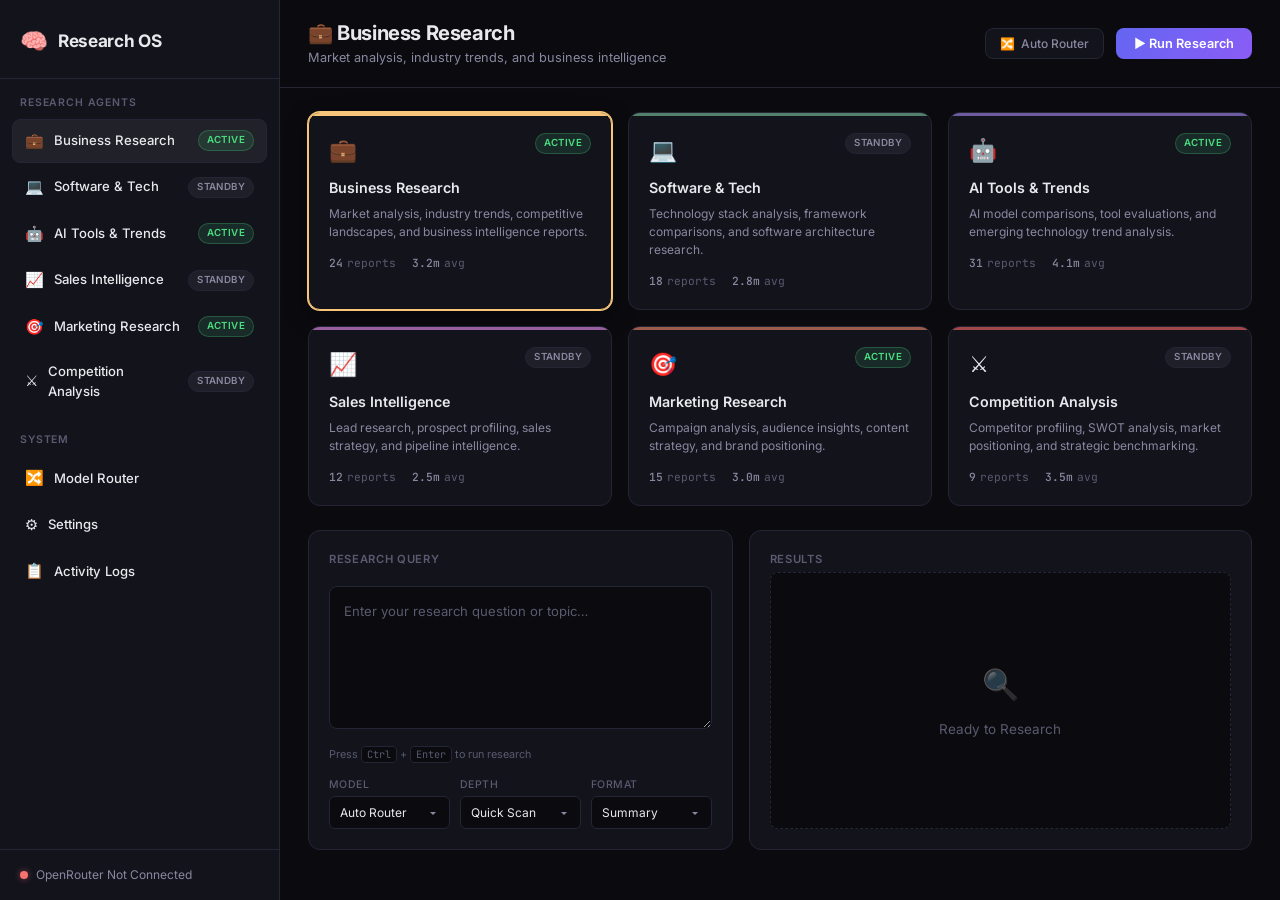
==== research-os/index.html @ f1afdf93 "Final polish: enhanced error handling, activity logs, and docs - Add specific errorHandlers for 401/" ====
<!DOCTYPE html>
<!--
  Research OS — Self-contained research dashboard powered by OpenRouter

  Quick Start:
  1. Open this file in any modern browser
  2. Click Settings (sidebar) and paste your OpenRouter API key
  3. Select a research agent, enter a query, click Run Research

  Keyboard Shortcuts:
  - Ctrl/Cmd + Enter  Run research
  - Escape            Close panels and modals

  Get an API key: https://openrouter.ai/keys
-->
<html lang="en">
<head>
  <meta charset="UTF-8">
  <meta name="viewport" content="width=device-width, initial-scale=1.0">
  <title>Research OS</title>
  <link rel="preconnect" href="https://fonts.googleapis.com">
  <link rel="preconnect" href="https://fonts.gstatic.com" crossorigin>
  <link href="https://fonts.googleapis.com/css2?family=Inter:wght@400;500;600;700&family=JetBrains+Mono:wght@400;500&display=swap" rel="stylesheet">
  <style>
  /* ── Reset & Base ── */
  *, *::before, *::after { box-sizing: border-box; margin: 0; padding: 0; }

  :root {
    --bg: #0a0a0f;
    --card: #13131c;
    --border: #252535;
    --text: #e8e8ed;
    --text-muted: #8888a0;
    --text-dim: #5a5a70;
    --accent-business: #f7c67a;
    --accent-software: #7ec8a0;
    --accent-ai: #a78bfa;
    --accent-sales: #f093fb;
    --accent-marketing: #f78c6c;
    --accent-competition: #ff6b6b;
    --green: #4ade80;
    --sidebar-width: 280px;
    --transition: 0.2s cubic-bezier(0.4, 0, 0.2, 1);
    --font-ui: 'Inter', system-ui, sans-serif;
    --font-mono: 'JetBrains Mono', monospace;
  }

  html { font-size: 15px; }

  body {
    font-family: var(--font-ui);
    background: var(--bg);
    color: var(--text);
    min-height: 100vh;
    overflow-x: hidden;
    line-height: 1.5;
  }

  /* ── Custom Scrollbar ── */
  ::-webkit-scrollbar { width: 6px; height: 6px; }
  ::-webkit-scrollbar-track { background: var(--bg); }
  ::-webkit-scrollbar-thumb { background: var(--border); border-radius: 3px; }
  ::-webkit-scrollbar-thumb:hover { background: #3a3a50; }

  /* ── Layout Shell ── */
  .app {
    display: flex;
    min-height: 100vh;
  }

  /* ── Sidebar ── */
  .sidebar {
    width: var(--sidebar-width);
    min-width: var(--sidebar-width);
    background: var(--card);
    border-right: 1px solid var(--border);
    display: flex;
    flex-direction: column;
    height: 100vh;
    position: fixed;
    top: 0;
    left: 0;
    z-index: 100;
    transition: transform var(--transition);
  }

  .sidebar-logo {
    display: flex;
    align-items: center;
    gap: 10px;
    padding: 24px 20px 20px;
    border-bottom: 1px solid var(--border);
  }

  .sidebar-logo .logo-icon { font-size: 1.5rem; }
  .sidebar-logo .logo-text {
    font-size: 1.15rem;
    font-weight: 700;
    letter-spacing: -0.02em;
  }

  .sidebar-section {
    padding: 16px 12px 8px;
    flex: 1;
    overflow-y: auto;
  }

  .sidebar-section-label {
    font-size: 0.7rem;
    font-weight: 600;
    text-transform: uppercase;
    letter-spacing: 0.08em;
    color: var(--text-dim);
    padding: 0 8px 8px;
  }

  .nav-item {
    display: flex;
    align-items: center;
    gap: 10px;
    padding: 10px 12px;
    border-radius: 8px;
    cursor: pointer;
    transition: background var(--transition), color var(--transition);
    margin-bottom: 2px;
    border: 1px solid transparent;
  }

  .nav-item:hover {
    background: rgba(255, 255, 255, 0.04);
  }

  .nav-item.active {
    background: rgba(255, 255, 255, 0.06);
    border-color: var(--border);
  }

  .nav-item .nav-icon { font-size: 1rem; flex-shrink: 0; }
  .nav-item .nav-label { flex: 1; font-size: 0.875rem; font-weight: 500; }

  .badge {
    font-size: 0.65rem;
    font-weight: 600;
    padding: 2px 8px;
    border-radius: 20px;
    text-transform: uppercase;
    letter-spacing: 0.04em;
    flex-shrink: 0;
  }

  .badge-active {
    background: rgba(74, 222, 128, 0.12);
    color: var(--green);
    border: 1px solid rgba(74, 222, 128, 0.25);
  }

  .badge-standby {
    background: rgba(136, 136, 160, 0.1);
    color: var(--text-muted);
    border: 1px solid var(--border);
  }

  .sidebar-footer {
    padding: 16px 20px;
    border-top: 1px solid var(--border);
    display: flex;
    align-items: center;
    gap: 8px;
    font-size: 0.8rem;
    color: var(--text-muted);
  }

  .status-dot {
    width: 8px;
    height: 8px;
    border-radius: 50%;
    background: var(--green);
    box-shadow: 0 0 6px rgba(74, 222, 128, 0.5);
    flex-shrink: 0;
  }

  /* ── Main Area ── */
  .main {
    margin-left: var(--sidebar-width);
    flex: 1;
    display: flex;
    flex-direction: column;
    min-height: 100vh;
    width: calc(100% - var(--sidebar-width));
  }

  /* ── Top Bar ── */
  .topbar {
    display: flex;
    align-items: center;
    justify-content: space-between;
    padding: 20px 28px;
    border-bottom: 1px solid var(--border);
    background: var(--bg);
    position: sticky;
    top: 0;
    z-index: 50;
    gap: 16px;
  }

  .topbar-left { flex: 1; min-width: 0; }

  .page-title {
    font-size: 1.35rem;
    font-weight: 700;
    letter-spacing: -0.02em;
    line-height: 1.3;
  }

  .page-subtitle {
    font-size: 0.85rem;
    color: var(--text-muted);
    margin-top: 2px;
  }

  .topbar-right {
    display: flex;
    align-items: center;
    gap: 12px;
    flex-shrink: 0;
  }

  .router-badge {
    display: flex;
    align-items: center;
    gap: 6px;
    padding: 7px 14px;
    background: var(--card);
    border: 1px solid var(--border);
    border-radius: 8px;
    font-size: 0.8rem;
    font-weight: 500;
    color: var(--text-muted);
    cursor: pointer;
    transition: border-color var(--transition), background var(--transition);
    font-family: var(--font-ui);
  }

  .router-badge:hover {
    border-color: #3a3a50;
    background: #1a1a26;
  }

  .btn-run {
    display: flex;
    align-items: center;
    gap: 6px;
    padding: 8px 18px;
    background: linear-gradient(135deg, #6366f1, #8b5cf6);
    border: none;
    border-radius: 8px;
    color: #fff;
    font-size: 0.85rem;
    font-weight: 600;
    cursor: pointer;
    transition: opacity var(--transition), transform var(--transition);
    font-family: var(--font-ui);
  }

  .btn-run:hover { opacity: 0.9; transform: translateY(-1px); }
  .btn-run:active { transform: translateY(0); }

  .mobile-menu-btn {
    display: none;
    background: var(--card);
    border: 1px solid var(--border);
    border-radius: 8px;
    color: var(--text);
    padding: 8px 12px;
    cursor: pointer;
    font-size: 1.1rem;
    transition: background var(--transition);
  }

  .mobile-menu-btn:hover { background: #1a1a26; }

  /* ── Content ── */
  .content {
    padding: 24px 28px 40px;
    flex: 1;
  }

  /* ── Agent Cards Grid ── */
  .agent-grid {
    display: grid;
    grid-template-columns: repeat(3, 1fr);
    gap: 16px;
    margin-bottom: 24px;
  }

  .agent-card {
    background: var(--card);
    border: 1px solid var(--border);
    border-radius: 12px;
    padding: 20px;
    cursor: pointer;
    transition: border-color var(--transition), transform var(--transition), box-shadow var(--transition);
    position: relative;
    overflow: hidden;
  }

  .agent-card::before {
    content: '';
    position: absolute;
    top: 0;
    left: 0;
    right: 0;
    height: 3px;
    background: var(--accent);
    opacity: 0.6;
    transition: opacity var(--transition);
  }

  .agent-card:hover {
    border-color: #3a3a50;
    transform: translateY(-2px);
    box-shadow: 0 8px 24px rgba(0, 0, 0, 0.3);
  }

  .agent-card:hover::before { opacity: 1; }

  .agent-card.active {
    border-color: var(--accent);
    box-shadow: 0 0 0 1px var(--accent), 0 8px 24px rgba(0, 0, 0, 0.3);
  }

  .agent-card.active::before { opacity: 1; }

  .agent-card-header {
    display: flex;
    align-items: flex-start;
    justify-content: space-between;
    margin-bottom: 10px;
  }

  .agent-card-icon { font-size: 1.5rem; }

  .agent-card-title {
    font-size: 0.95rem;
    font-weight: 600;
    margin-bottom: 6px;
    color: var(--text);
  }

  .agent-card-desc {
    font-size: 0.8rem;
    color: var(--text-muted);
    line-height: 1.5;
    margin-bottom: 14px;
  }

  .agent-card-meta {
    display: flex;
    gap: 16px;
    font-size: 0.75rem;
    color: var(--text-dim);
    font-family: var(--font-mono);
  }

  .agent-card-meta span { display: flex; align-items: center; gap: 4px; }
  .agent-card-meta strong { color: var(--text-muted); font-weight: 500; }

  /* Agent accent colors */
  .agent-card[data-agent="business"] { --accent: var(--accent-business); }
  .agent-card[data-agent="software"] { --accent: var(--accent-software); }
  .agent-card[data-agent="ai"] { --accent: var(--accent-ai); }
  .agent-card[data-agent="sales"] { --accent: var(--accent-sales); }
  .agent-card[data-agent="marketing"] { --accent: var(--accent-marketing); }
  .agent-card[data-agent="competition"] { --accent: var(--accent-competition); }

  /* ── Workspace Panel ── */
  .workspace {
    display: flex;
    gap: 16px;
    min-height: 320px;
  }

  .workspace-left {
    flex: 0 0 45%;
    background: var(--card);
    border: 1px solid var(--border);
    border-radius: 12px;
    padding: 20px;
    display: flex;
    flex-direction: column;
    gap: 14px;
  }

  .workspace-right {
    flex: 0 0 calc(55% - 16px);
    background: var(--card);
    border: 1px solid var(--border);
    border-radius: 12px;
    padding: 20px;
    display: flex;
    flex-direction: column;
  }

  .workspace-label {
    font-size: 0.75rem;
    font-weight: 600;
    text-transform: uppercase;
    letter-spacing: 0.06em;
    color: var(--text-dim);
    margin-bottom: 4px;
  }

  .query-textarea {
    flex: 1;
    min-height: 140px;
    background: var(--bg);
    border: 1px solid var(--border);
    border-radius: 8px;
    padding: 14px;
    color: var(--text);
    font-family: var(--font-ui);
    font-size: 0.875rem;
    resize: vertical;
    transition: border-color var(--transition);
    line-height: 1.6;
  }

  .query-textarea:focus {
    outline: none;
    border-color: #4a4a60;
  }

  .query-textarea::placeholder { color: var(--text-dim); }

  .options-row {
    display: flex;
    gap: 10px;
    flex-wrap: wrap;
  }

  .option-group {
    flex: 1;
    min-width: 120px;
  }

  .option-group label {
    display: block;
    font-size: 0.7rem;
    font-weight: 500;
    color: var(--text-dim);
    margin-bottom: 4px;
    text-transform: uppercase;
    letter-spacing: 0.04em;
  }

  .option-select {
    width: 100%;
    padding: 8px 10px;
    background: var(--bg);
    border: 1px solid var(--border);
    border-radius: 6px;
    color: var(--text);
    font-family: var(--font-ui);
    font-size: 0.8rem;
    cursor: pointer;
    transition: border-color var(--transition);
    appearance: none;
    background-image: url("data:image/svg+xml,%3Csvg xmlns='http://www.w3.org/2000/svg' width='12' height='12' viewBox='0 0 12 12'%3E%3Cpath fill='%238888a0' d='M3 5l3 3 3-3'/%3E%3C/svg%3E");
    background-repeat: no-repeat;
    background-position: right 10px center;
    padding-right: 28px;
  }

  .option-select:focus { outline: none; border-color: #4a4a60; }

  .results-area {
    flex: 1;
    display: flex;
    align-items: center;
    justify-content: center;
    min-height: 200px;
    background: var(--bg);
    border: 1px dashed var(--border);
    border-radius: 8px;
    color: var(--text-dim);
    font-size: 0.9rem;
  }

  .results-placeholder {
    display: flex;
    flex-direction: column;
    align-items: center;
    gap: 12px;
  }

  .results-placeholder-icon { font-size: 2rem; opacity: 0.4; }

  .results-area.has-results {
    align-items: flex-start;
    justify-content: flex-start;
    border-style: solid;
    padding: 16px;
    overflow-y: auto;
    max-height: 480px;
  }

  .results-content {
    width: 100%;
    font-size: 0.875rem;
    line-height: 1.7;
    color: var(--text);
    white-space: pre-wrap;
    word-break: break-word;
  }

  .results-meta {
    display: flex;
    flex-wrap: wrap;
    gap: 12px;
    margin-bottom: 14px;
    padding-bottom: 12px;
    border-bottom: 1px solid var(--border);
    font-size: 0.72rem;
    font-family: var(--font-mono);
    color: var(--text-dim);
  }

  .results-meta span { color: var(--text-muted); }

  .btn-run:disabled {
    opacity: 0.5;
    cursor: not-allowed;
    transform: none;
  }

  .sidebar-footer.disconnected .status-dot {
    background: #f87171;
    box-shadow: 0 0 6px rgba(248, 113, 113, 0.5);
  }

  /* ── Loading Animation ── */
  .loading-dots {
    display: flex;
    gap: 6px;
    align-items: center;
    justify-content: center;
  }

  .loading-dots span {
    width: 8px;
    height: 8px;
    border-radius: 50%;
    background: var(--text-muted);
    animation: bounce 1.2s infinite ease-in-out;
  }

  .loading-dots span:nth-child(1) { animation-delay: 0s; }
  .loading-dots span:nth-child(2) { animation-delay: 0.15s; }
  .loading-dots span:nth-child(3) { animation-delay: 0.3s; }

  @keyframes bounce {
    0%, 80%, 100% { transform: scale(0.6); opacity: 0.4; }
    40% { transform: scale(1); opacity: 1; }
  }

  /* ── Right Slide-out Panel ── */
  .panel-overlay {
    position: fixed;
    inset: 0;
    background: rgba(0, 0, 0, 0.5);
    z-index: 200;
    opacity: 0;
    visibility: hidden;
    transition: opacity var(--transition), visibility var(--transition);
  }

  .panel-overlay.open {
    opacity: 1;
    visibility: visible;
  }

  .router-panel {
    position: fixed;
    top: 0;
    right: 0;
    width: 400px;
    max-width: 90vw;
    height: 100vh;
    background: var(--card);
    border-left: 1px solid var(--border);
    z-index: 210;
    transform: translateX(100%);
    transition: transform var(--transition);
    display: flex;
    flex-direction: column;
    overflow: hidden;
  }

  .router-panel.open { transform: translateX(0); }

  .panel-header {
    display: flex;
    align-items: center;
    justify-content: space-between;
    padding: 20px 24px;
    border-bottom: 1px solid var(--border);
    flex-shrink: 0;
  }

  .panel-title {
    font-size: 1.05rem;
    font-weight: 700;
  }

  .panel-close {
    background: none;
    border: 1px solid var(--border);
    border-radius: 6px;
    color: var(--text-muted);
    width: 32px;
    height: 32px;
    display: flex;
    align-items: center;
    justify-content: center;
    cursor: pointer;
    font-size: 1.1rem;
    transition: background var(--transition), color var(--transition);
    font-family: var(--font-ui);
  }

  .panel-close:hover {
    background: rgba(255, 255, 255, 0.05);
    color: var(--text);
  }

  .panel-body {
    padding: 16px 20px;
    overflow-y: auto;
    flex: 1;
    display: flex;
    flex-direction: column;
    gap: 10px;
  }

  .model-card {
    display: flex;
    align-items: flex-start;
    gap: 12px;
    padding: 14px 16px;
    background: var(--bg);
    border: 1px solid var(--border);
    border-radius: 10px;
    cursor: pointer;
    transition: border-color var(--transition), background var(--transition);
  }

  .model-card:hover {
    border-color: #3a3a50;
    background: #0f0f18;
  }

  .model-card.selected {
    border-color: #6366f1;
    background: rgba(99, 102, 241, 0.06);
    box-shadow: 0 0 0 1px rgba(99, 102, 241, 0.3);
  }

  .model-radio {
    width: 18px;
    height: 18px;
    border-radius: 50%;
    border: 2px solid var(--border);
    flex-shrink: 0;
    margin-top: 2px;
    display: flex;
    align-items: center;
    justify-content: center;
    transition: border-color var(--transition);
  }

  .model-card.selected .model-radio {
    border-color: #6366f1;
  }

  .model-card.selected .model-radio::after {
    content: '';
    width: 8px;
    height: 8px;
    border-radius: 50%;
    background: #6366f1;
  }

  .model-info { flex: 1; min-width: 0; }

  .model-name {
    font-size: 0.875rem;
    font-weight: 600;
    margin-bottom: 2px;
  }

  .model-price {
    font-family: var(--font-mono);
    font-size: 0.72rem;
    color: var(--text-muted);
    margin-bottom: 4px;
  }

  .model-desc {
    font-size: 0.75rem;
    color: var(--text-dim);
    line-height: 1.4;
  }

  /* ── Settings Modal ── */
  .modal-overlay {
    position: fixed;
    inset: 0;
    background: rgba(0, 0, 0, 0.6);
    z-index: 300;
    display: flex;
    align-items: center;
    justify-content: center;
    opacity: 0;
    visibility: hidden;
    transition: opacity var(--transition), visibility var(--transition);
    padding: 20px;
  }

  .modal-overlay.open {
    opacity: 1;
    visibility: visible;
  }

  .modal {
    background: var(--card);
    border: 1px solid var(--border);
    border-radius: 14px;
    width: 100%;
    max-width: 520px;
    max-height: 90vh;
    overflow-y: auto;
    transform: scale(0.95) translateY(10px);
    transition: transform var(--transition);
  }

  .modal-overlay.open .modal {
    transform: scale(1) translateY(0);
  }

  .modal-header {
    padding: 22px 24px 0;
    display: flex;
    align-items: center;
    justify-content: space-between;
  }

  .modal-title {
    font-size: 1.1rem;
    font-weight: 700;
  }

  .modal-body {
    padding: 20px 24px;
    display: flex;
    flex-direction: column;
    gap: 18px;
  }

  .form-group label {
    display: block;
    font-size: 0.8rem;
    font-weight: 500;
    color: var(--text-muted);
    margin-bottom: 6px;
  }

  .form-input,
  .form-textarea {
    width: 100%;
    padding: 10px 12px;
    background: var(--bg);
    border: 1px solid var(--border);
    border-radius: 8px;
    color: var(--text);
    font-family: var(--font-ui);
    font-size: 0.875rem;
    transition: border-color var(--transition);
  }

  .form-input:focus,
  .form-textarea:focus {
    outline: none;
    border-color: #4a4a60;
  }

  .form-textarea {
    min-height: 100px;
    resize: vertical;
    line-height: 1.5;
  }

  .toggle-row {
    display: flex;
    align-items: center;
    justify-content: space-between;
  }

  .toggle {
    position: relative;
    width: 44px;
    height: 24px;
    cursor: pointer;
  }

  .toggle input { opacity: 0; width: 0; height: 0; position: absolute; }

  .toggle-slider {
    position: absolute;
    inset: 0;
    background: var(--border);
    border-radius: 12px;
    transition: background var(--transition);
  }

  .toggle-slider::before {
    content: '';
    position: absolute;
    width: 18px;
    height: 18px;
    left: 3px;
    top: 3px;
    background: var(--text-muted);
    border-radius: 50%;
    transition: transform var(--transition), background var(--transition);
  }

  .toggle input:checked + .toggle-slider { background: #6366f1; }
  .toggle input:checked + .toggle-slider::before {
    transform: translateX(20px);
    background: #fff;
  }

  .modal-footer {
    padding: 0 24px 22px;
    display: flex;
    justify-content: flex-end;
    gap: 10px;
  }

  .btn {
    padding: 9px 18px;
    border-radius: 8px;
    font-size: 0.85rem;
    font-weight: 600;
    cursor: pointer;
    transition: background var(--transition), opacity var(--transition);
    font-family: var(--font-ui);
    border: none;
  }

  .btn-secondary {
    background: transparent;
    border: 1px solid var(--border);
    color: var(--text-muted);
  }

  .btn-secondary:hover { background: rgba(255, 255, 255, 0.04); color: var(--text); }

  .btn-primary {
    background: linear-gradient(135deg, #6366f1, #8b5cf6);
    color: #fff;
  }

  .btn-primary:hover { opacity: 0.9; }

  /* ── Toast Container ── */
  .toast-container {
    position: fixed;
    bottom: 24px;
    right: 24px;
    z-index: 400;
    display: flex;
    flex-direction: column;
    gap: 8px;
    pointer-events: none;
  }

  .toast {
    background: var(--card);
    border: 1px solid var(--border);
    border-radius: 10px;
    padding: 12px 18px;
    font-size: 0.85rem;
    color: var(--text);
    box-shadow: 0 8px 24px rgba(0, 0, 0, 0.4);
    pointer-events: auto;
    animation: toast-in 0.3s ease;
  }

  .toast-error {
    border-color: rgba(248, 113, 113, 0.4);
    background: #1a1218;
    color: #fca5a5;
  }

  .toast-success {
    border-color: rgba(74, 222, 128, 0.3);
    background: #101a14;
    color: #86efac;
  }

  .toast-info {
    border-color: rgba(99, 102, 241, 0.3);
    background: #12121a;
    color: #a5b4fc;
  }

  .results-toolbar {
    display: flex;
    gap: 8px;
    margin-bottom: 12px;
  }

  .btn-sm {
    padding: 5px 12px;
    font-size: 0.75rem;
  }

  .results-error {
    display: flex;
    flex-direction: column;
    align-items: center;
    justify-content: center;
    gap: 10px;
    width: 100%;
    min-height: 180px;
    text-align: center;
  }

  .results-error-icon { font-size: 2rem; }

  .results-error-text {
    color: #fca5a5;
    font-size: 0.9rem;
    max-width: 320px;
    line-height: 1.5;
  }

  .results-area.has-error {
    align-items: center;
    justify-content: center;
    border-color: rgba(248, 113, 113, 0.3);
    background: rgba(248, 113, 113, 0.04);
  }

  .activity-list {
    display: flex;
    flex-direction: column;
    gap: 8px;
    max-height: 400px;
    overflow-y: auto;
  }

  .activity-item {
    display: flex;
    flex-direction: column;
    gap: 2px;
    padding: 10px 12px;
    background: var(--bg);
    border: 1px solid var(--border);
    border-radius: 8px;
  }

  .activity-time {
    font-size: 0.68rem;
    font-family: var(--font-mono);
    color: var(--text-dim);
  }

  .activity-message {
    font-size: 0.82rem;
    color: var(--text-muted);
  }

  .activity-empty {
    text-align: center;
    color: var(--text-dim);
    font-size: 0.85rem;
    padding: 24px;
  }

  .kbd-hint {
    font-size: 0.72rem;
    color: var(--text-dim);
    margin-top: 4px;
  }

  .kbd-hint kbd {
    font-family: var(--font-mono);
    font-size: 0.68rem;
    padding: 1px 5px;
    background: var(--bg);
    border: 1px solid var(--border);
    border-radius: 4px;
  }

  @keyframes toast-in {
    from { opacity: 0; transform: translateY(10px); }
    to { opacity: 1; transform: translateY(0); }
  }

  /* ── Responsive ── */
  @media (max-width: 1024px) {
    .agent-grid { grid-template-columns: repeat(2, 1fr); }
  }

  @media (max-width: 768px) {
    .sidebar {
      transform: translateX(-100%);
    }

    .sidebar.open {
      transform: translateX(0);
    }

    .main {
      margin-left: 0;
      width: 100%;
    }

    .mobile-menu-btn { display: block; }

    .agent-grid { grid-template-columns: 1fr; }

    .workspace {
      flex-direction: column;
    }

    .workspace-left,
    .workspace-right {
      flex: 1 1 auto;
    }

    .topbar { padding: 16px 18px; }
    .content { padding: 18px; }

    .router-panel { width: 100%; max-width: 100vw; }
  }
  </style>
</head>
<body>
  <div class="app">

    <!-- Sidebar -->
    <aside class="sidebar" id="sidebar">
      <div class="sidebar-logo">
        <span class="logo-icon">🧠</span>
        <span class="logo-text">Research OS</span>
      </div>

      <div class="sidebar-section">
        <div class="sidebar-section-label">Research Agents</div>

        <div class="nav-item active" data-agent="business" onclick="selectAgent('business')">
          <span class="nav-icon">💼</span>
          <span class="nav-label">Business Research</span>
          <span class="badge badge-active">Active</span>
        </div>

        <div class="nav-item" data-agent="software" onclick="selectAgent('software')">
          <span class="nav-icon">💻</span>
          <span class="nav-label">Software &amp; Tech</span>
          <span class="badge badge-standby">Standby</span>
        </div>

        <div class="nav-item" data-agent="ai" onclick="selectAgent('ai')">
          <span class="nav-icon">🤖</span>
          <span class="nav-label">AI Tools &amp; Trends</span>
          <span class="badge badge-active">Active</span>
        </div>

        <div class="nav-item" data-agent="sales" onclick="selectAgent('sales')">
          <span class="nav-icon">📈</span>
          <span class="nav-label">Sales Intelligence</span>
          <span class="badge badge-standby">Standby</span>
        </div>

        <div class="nav-item" data-agent="marketing" onclick="selectAgent('marketing')">
          <span class="nav-icon">🎯</span>
          <span class="nav-label">Marketing Research</span>
          <span class="badge badge-active">Active</span>
        </div>

        <div class="nav-item" data-agent="competition" onclick="selectAgent('competition')">
          <span class="nav-icon">⚔️</span>
          <span class="nav-label">Competition Analysis</span>
          <span class="badge badge-standby">Standby</span>
        </div>

        <div class="sidebar-section-label" style="margin-top: 20px;">System</div>

        <div class="nav-item" onclick="toggleRouterPanel()">
          <span class="nav-icon">🔀</span>
          <span class="nav-label">Model Router</span>
        </div>

        <div class="nav-item" onclick="toggleSettings()">
          <span class="nav-icon">⚙️</span>
          <span class="nav-label">Settings</span>
        </div>

        <div class="nav-item" onclick="toggleActivityLogs()">
          <span class="nav-icon">📋</span>
          <span class="nav-label">Activity Logs</span>
        </div>
      </div>

      <div class="sidebar-footer" id="connection-status">
        <span class="status-dot"></span>
        <span id="connection-label">OpenRouter Connected</span>
      </div>
    </aside>

    <!-- Main -->
    <div class="main">
      <!-- Top Bar -->
      <header class="topbar">
        <button class="mobile-menu-btn" onclick="document.getElementById('sidebar').classList.toggle('open')" aria-label="Toggle menu">☰</button>
        <div class="topbar-left">
          <h1 class="page-title" id="page-title">💼 Business Research</h1>
          <p class="page-subtitle" id="page-subtitle">Market analysis, industry trends, and business intelligence</p>
        </div>
        <div class="topbar-right">
          <button class="router-badge" onclick="toggleRouterPanel()">
            🔀 <span id="router-badge-label">Auto Router</span>
          </button>
          <button class="btn-run" id="btn-run" onclick="runResearch()">
            ▶ Run Research
          </button>
        </div>
      </header>

      <!-- Content -->
      <main class="content">
        <!-- Agent Cards Grid -->
        <div class="agent-grid">
          <div class="agent-card active" data-agent="business" onclick="selectAgent('business')">
            <div class="agent-card-header">
              <span class="agent-card-icon">💼</span>
              <span class="badge badge-active">Active</span>
            </div>
            <div class="agent-card-title">Business Research</div>
            <div class="agent-card-desc">Market analysis, industry trends, competitive landscapes, and business intelligence reports.</div>
            <div class="agent-card-meta">
              <span><strong>24</strong> reports</span>
              <span><strong>3.2m</strong> avg</span>
            </div>
          </div>

          <div class="agent-card" data-agent="software" onclick="selectAgent('software')">
            <div class="agent-card-header">
              <span class="agent-card-icon">💻</span>
              <span class="badge badge-standby">Standby</span>
            </div>
            <div class="agent-card-title">Software &amp; Tech</div>
            <div class="agent-card-desc">Technology stack analysis, framework comparisons, and software architecture research.</div>
            <div class="agent-card-meta">
              <span><strong>18</strong> reports</span>
              <span><strong>2.8m</strong> avg</span>
            </div>
          </div>

          <div class="agent-card" data-agent="ai" onclick="selectAgent('ai')">
            <div class="agent-card-header">
              <span class="agent-card-icon">🤖</span>
              <span class="badge badge-active">Active</span>
            </div>
            <div class="agent-card-title">AI Tools &amp; Trends</div>
            <div class="agent-card-desc">AI model comparisons, tool evaluations, and emerging technology trend analysis.</div>
            <div class="agent-card-meta">
              <span><strong>31</strong> reports</span>
              <span><strong>4.1m</strong> avg</span>
            </div>
          </div>

          <div class="agent-card" data-agent="sales" onclick="selectAgent('sales')">
            <div class="agent-card-header">
              <span class="agent-card-icon">📈</span>
              <span class="badge badge-standby">Standby</span>
            </div>
            <div class="agent-card-title">Sales Intelligence</div>
            <div class="agent-card-desc">Lead research, prospect profiling, sales strategy, and pipeline intelligence.</div>
            <div class="agent-card-meta">
              <span><strong>12</strong> reports</span>
              <span><strong>2.5m</strong> avg</span>
            </div>
          </div>

          <div class="agent-card" data-agent="marketing" onclick="selectAgent('marketing')">
            <div class="agent-card-header">
              <span class="agent-card-icon">🎯</span>
              <span class="badge badge-active">Active</span>
            </div>
            <div class="agent-card-title">Marketing Research</div>
            <div class="agent-card-desc">Campaign analysis, audience insights, content strategy, and brand positioning.</div>
            <div class="agent-card-meta">
              <span><strong>15</strong> reports</span>
              <span><strong>3.0m</strong> avg</span>
            </div>
          </div>

          <div class="agent-card" data-agent="competition" onclick="selectAgent('competition')">
            <div class="agent-card-header">
              <span class="agent-card-icon">⚔️</span>
              <span class="badge badge-standby">Standby</span>
            </div>
            <div class="agent-card-title">Competition Analysis</div>
            <div class="agent-card-desc">Competitor profiling, SWOT analysis, market positioning, and strategic benchmarking.</div>
            <div class="agent-card-meta">
              <span><strong>9</strong> reports</span>
              <span><strong>3.5m</strong> avg</span>
            </div>
          </div>
        </div>

        <!-- Workspace Panel -->
        <div class="workspace">
          <div class="workspace-left">
            <div class="workspace-label">Research Query</div>
            <textarea class="query-textarea" id="query-input" placeholder="Enter your research question or topic…"></textarea>
            <p class="kbd-hint">Press <kbd>Ctrl</kbd> + <kbd>Enter</kbd> to run research</p>
            <div class="options-row">
              <div class="option-group">
                <label for="model-select">Model</label>
                <select class="option-select" id="model-select">
                  <option value="auto">Auto Router</option>
                  <option value="claude">Claude Sonnet 4.6</option>
                  <option value="claude-opus">Claude Opus 4.5</option>
                  <option value="glm">GLM 4.7</option>
                  <option value="glm-flash">GLM 4.7 Flash</option>
                  <option value="deepseek">DeepSeek V4</option>
                </select>
              </div>
              <div class="option-group">
                <label for="depth-select">Depth</label>
                <select class="option-select" id="depth-select">
                  <option>Quick Scan</option>
                  <option>Standard</option>
                  <option>Deep Dive</option>
                  <option>Comprehensive</option>
                </select>
              </div>
              <div class="option-group">
                <label for="format-select">Format</label>
                <select class="option-select" id="format-select">
                  <option>Summary</option>
                  <option>Report</option>
                  <option>Bullet Points</option>
                  <option>Table</option>
                </select>
              </div>
            </div>
          </div>

          <div class="workspace-right">
            <div class="workspace-label">Results</div>
            <div class="results-area" id="results-area">
              <div class="results-placeholder" id="results-placeholder">
                <span class="results-placeholder-icon">🔍</span>
                <span id="results-placeholder-text">Ready to Research</span>
                <div class="loading-dots" style="display: none;" id="loading-dots">
                  <span></span><span></span><span></span>
                </div>
              </div>
            </div>
          </div>
        </div>
      </main>
    </div>
  </div>

  <!-- Router Panel Overlay -->
  <div class="panel-overlay" id="router-overlay" onclick="toggleRouterPanel()"></div>

  <!-- Router Slide-out Panel -->
  <aside class="router-panel" id="router-panel">
    <div class="panel-header">
      <h2 class="panel-title">🔀 Model Router</h2>
      <button class="panel-close" onclick="toggleRouterPanel()" aria-label="Close panel">✕</button>
    </div>
    <div class="panel-body">
      <div class="model-card selected" data-model="auto" onclick="selectModel('auto')">
        <div class="model-radio"></div>
        <div class="model-info">
          <div class="model-name">🔄 Auto Router</div>
          <div class="model-price">Dynamic pricing</div>
          <div class="model-desc">Automatically selects the best model based on query complexity and cost efficiency.</div>
        </div>
      </div>

      <div class="model-card" data-model="claude" onclick="selectModel('claude')">
        <div class="model-radio"></div>
        <div class="model-info">
          <div class="model-name">🟠 Claude Sonnet 4.6</div>
          <div class="model-price">$3.00 / $15.00 per 1M</div>
          <div class="model-desc">Balanced performance for most research tasks. Great reasoning at moderate cost.</div>
        </div>
      </div>

      <div class="model-card" data-model="claude-opus" onclick="selectModel('claude-opus')">
        <div class="model-radio"></div>
        <div class="model-info">
          <div class="model-name">🔴 Claude Opus 4.5</div>
          <div class="model-price">$15.00 / $75.00 per 1M</div>
          <div class="model-desc">Top-tier reasoning for complex, multi-step research and deep analysis.</div>
        </div>
      </div>

      <div class="model-card" data-model="glm" onclick="selectModel('glm')">
        <div class="model-radio"></div>
        <div class="model-info">
          <div class="model-name">🟢 GLM 4.7</div>
          <div class="model-price">$1.40 / $4.40 per 1M</div>
          <div class="model-desc">Cost-effective model with strong multilingual and analytical capabilities.</div>
        </div>
      </div>

      <div class="model-card" data-model="glm-flash" onclick="selectModel('glm-flash')">
        <div class="model-radio"></div>
        <div class="model-info">
          <div class="model-name">⚡ GLM 4.7 Flash</div>
          <div class="model-price">$0.00 / $0.00 (free)</div>
          <div class="model-desc">Ultra-fast, free tier for quick scans and lightweight research queries.</div>
        </div>
      </div>

      <div class="model-card" data-model="deepseek" onclick="selectModel('deepseek')">
        <div class="model-radio"></div>
        <div class="model-info">
          <div class="model-name">🔵 DeepSeek V4</div>
          <div class="model-price">$0.14 / $0.28 per 1M</div>
          <div class="model-desc">Extremely affordable with solid performance for technical and code research.</div>
        </div>
      </div>
    </div>
  </aside>

  <!-- Settings Modal -->
  <div class="modal-overlay" id="settings-modal" onclick="closeSettingsOnOverlay(event)">
    <div class="modal" onclick="event.stopPropagation()">
      <div class="modal-header">
        <h2 class="modal-title">⚙️ Settings</h2>
        <button class="panel-close" onclick="toggleSettings()" aria-label="Close settings">✕</button>
      </div>
      <div class="modal-body">
        <div class="form-group">
          <label for="api-key">OpenRouter API Key</label>
          <input type="password" class="form-input" id="api-key" placeholder="sk-or-…">
        </div>

        <div class="form-group">
          <label for="default-agent">Default Agent</label>
          <select class="form-input" id="default-agent" style="cursor: pointer;">
            <option value="business">Business Research</option>
            <option value="software">Software &amp; Tech</option>
            <option value="ai">AI Tools &amp; Trends</option>
            <option value="sales">Sales Intelligence</option>
            <option value="marketing">Marketing Research</option>
            <option value="competition">Competition Analysis</option>
          </select>
        </div>

        <div class="form-group">
          <div class="toggle-row">
            <label for="auto-save">Auto-Save</label>
            <label class="toggle">
              <input type="checkbox" id="auto-save" checked>
              <span class="toggle-slider"></span>
            </label>
          </div>
        </div>

        <div class="form-group">
          <label for="system-prompt">Global System Prompt</label>
          <textarea class="form-textarea" id="system-prompt" placeholder="Enter a global system prompt applied to all research agents…"></textarea>
        </div>
      </div>
      <div class="modal-footer">
        <button class="btn btn-secondary" onclick="toggleSettings()">Cancel</button>
        <button class="btn btn-primary" onclick="saveSettings()">Save</button>
      </div>
    </div>
  </div>

  <!-- Activity Logs Modal -->
  <div class="modal-overlay" id="activity-modal" onclick="closeActivityOnOverlay(event)">
    <div class="modal" onclick="event.stopPropagation()">
      <div class="modal-header">
        <h2 class="modal-title">📋 Activity Logs</h2>
        <button class="panel-close" onclick="toggleActivityLogs()" aria-label="Close activity logs">✕</button>
      </div>
      <div class="modal-body">
        <div class="activity-list" id="activity-list"></div>
      </div>
      <div class="modal-footer">
        <button class="btn btn-secondary" onclick="clearActivityLogs()">Clear Logs</button>
        <button class="btn btn-primary" onclick="toggleActivityLogs()">Close</button>
      </div>
    </div>
  </div>

  <!-- Toast Container -->
  <div class="toast-container" id="toast-container"></div>

  <script>
/* Research OS — Application Logic */

const STORAGE_KEYS = {
  apiKey: 'openrouter_api_key',
  defaultAgent: 'research_os_default_agent',
  autoSave: 'research_os_auto_save',
  systemPrompt: 'research_os_system_prompt',
  currentModel: 'research_os_current_model',
  results: 'research_os_results',
  activity: 'research_os_activity'
};

const FALLBACK_MODELS = ['glm-flash', 'deepseek', 'glm', 'claude'];

const AGENTS = {
  business: {
    icon: '💼',
    title: 'Business Research',
    subtitle: 'Market analysis, industry trends, and business intelligence',
    systemPrompt: 'You are a business research analyst. Provide thorough market analysis, industry trends, competitive landscapes, and actionable business intelligence. Cite key data points and structure findings clearly.'
  },
  software: {
    icon: '💻',
    title: 'Software & Tech',
    subtitle: 'Technology stack analysis, frameworks, and architecture research',
    systemPrompt: 'You are a software and technology research specialist. Analyze tech stacks, compare frameworks, evaluate architectures, and deliver clear technical recommendations with pros and cons.'
  },
  ai: {
    icon: '🤖',
    title: 'AI Tools & Trends',
    subtitle: 'AI model comparisons, tool evaluations, and emerging trends',
    systemPrompt: 'You are an AI tools and trends researcher. Compare models and tools, evaluate capabilities, track emerging technologies, and summarize implications for practitioners.'
  },
  sales: {
    icon: '📈',
    title: 'Sales Intelligence',
    subtitle: 'Lead research, prospect profiling, and pipeline strategy',
    systemPrompt: 'You are a sales intelligence analyst. Research prospects, profile leads, analyze sales strategies, and provide actionable pipeline insights with clear next steps.'
  },
  marketing: {
    icon: '🎯',
    title: 'Marketing Research',
    subtitle: 'Campaign analysis, audience insights, and brand positioning',
    systemPrompt: 'You are a marketing research specialist. Analyze campaigns, audience segments, content strategies, and brand positioning with data-driven recommendations.'
  },
  competition: {
    icon: '⚔️',
    title: 'Competition Analysis',
    subtitle: 'Competitor profiling, SWOT analysis, and strategic benchmarking',
    systemPrompt: 'You are a competitive intelligence analyst. Profile competitors, conduct SWOT analysis, benchmark market positioning, and deliver strategic insights.'
  }
};

const MODELS = {
  auto: { label: 'Auto Router', openRouterId: null },
  claude: { label: 'Claude Sonnet 4.6', openRouterId: 'anthropic/claude-sonnet-4' },
  'claude-opus': { label: 'Claude Opus 4.5', openRouterId: 'anthropic/claude-opus-4' },
  glm: { label: 'GLM 4.7', openRouterId: 'z-ai/glm-4.7' },
  'glm-flash': { label: 'GLM 4.7 Flash', openRouterId: 'z-ai/glm-4.7-flash' },
  deepseek: { label: 'DeepSeek V4', openRouterId: 'deepseek/deepseek-v3.2' }
};

const DEPTH_CONFIG = {
  'Quick Scan': { maxTokens: 800, temperature: 0.5, autoModel: 'glm-flash' },
  'Standard': { maxTokens: 1500, temperature: 0.6, autoModel: 'glm' },
  'Deep Dive': { maxTokens: 3000, temperature: 0.7, autoModel: 'claude' },
  'Comprehensive': { maxTokens: 6000, temperature: 0.7, autoModel: 'claude-opus' }
};

const FORMAT_INSTRUCTIONS = {
  'Summary': 'Format the response as a concise executive summary (3–5 paragraphs).',
  'Report': 'Format the response as a structured research report with clear sections and headings.',
  'Bullet Points': 'Format the response as organized bullet points with sub-bullets where helpful.',
  'Table': 'Format key findings in markdown tables where appropriate, with a brief intro and conclusion.'
};

const errorHandlers = {
  401: { message: 'Invalid API key. Check Settings.', action: toggleSettings },
  402: { message: 'Insufficient credits. Add funds at openrouter.ai', action: null },
  429: { message: 'Rate limited. Switch to GLM Flash or DeepSeek.', action: null },
  404: { message: 'Model unavailable. Retrying with fallback...', action: retryWithFallback },
  500: { message: 'OpenRouter server error. Try again shortly.', action: null },
  network: { message: 'Connection failed. Check internet.', action: null }
};

class ResearchError extends Error {
  constructor(status, message) {
    super(message);
    this.name = 'ResearchError';
    this.status = status;
  }
}

const state = {
  currentAgent: localStorage.getItem(STORAGE_KEYS.defaultAgent) || 'business',
  currentModel: localStorage.getItem(STORAGE_KEYS.currentModel) || 'auto',
  apiKey: localStorage.getItem(STORAGE_KEYS.apiKey) || '',
  autoSave: localStorage.getItem(STORAGE_KEYS.autoSave) !== 'false',
  systemPrompt: localStorage.getItem(STORAGE_KEYS.systemPrompt) || '',
  isResearching: false,
  results: loadJSON(STORAGE_KEYS.results, []),
  lastResult: null,
  pendingQuery: null
};

let retryContext = null;

function loadJSON(key, fallback) {
  try {
    const raw = localStorage.getItem(key);
    return raw ? JSON.parse(raw) : fallback;
  } catch {
    return fallback;
  }
}

function persistState() {
  if (state.autoSave) {
    localStorage.setItem(STORAGE_KEYS.results, JSON.stringify(state.results));
  }
}

function $(id) { return document.getElementById(id); }
function $$(selector) { return document.querySelectorAll(selector); }

function updateAgentUI() {
  const agent = AGENTS[state.currentAgent];
  if (!agent) return;

  $('page-title').textContent = `${agent.icon} ${agent.title}`;
  $('page-subtitle').textContent = agent.subtitle;

  $$('.nav-item[data-agent]').forEach((el) => {
    el.classList.toggle('active', el.dataset.agent === state.currentAgent);
  });

  $$('.agent-card[data-agent]').forEach((el) => {
    el.classList.toggle('active', el.dataset.agent === state.currentAgent);
  });
}

function updateModelUI() {
  const model = MODELS[state.currentModel];
  if (!model) return;

  $('router-badge-label').textContent = model.label;
  $('model-select').value = state.currentModel;

  $$('.model-card[data-model]').forEach((el) => {
    el.classList.toggle('selected', el.dataset.model === state.currentModel);
  });
}

function updateConnectionStatus() {
  const footer = $('connection-status');
  const label = $('connection-label');
  const connected = Boolean(state.apiKey);

  footer.classList.toggle('disconnected', !connected);
  label.textContent = connected ? 'OpenRouter Connected' : 'OpenRouter Not Connected';
}

function setResearching(active) {
  state.isResearching = active;
  const btn = $('btn-run');
  const dots = $('loading-dots');
  const placeholderText = $('results-placeholder-text');
  const placeholderIcon = document.querySelector('.results-placeholder-icon');

  if (!btn) return;

  btn.disabled = active;
  btn.textContent = active ? '⏳ Researching…' : '▶ Run Research';

  if (dots && placeholderText) {
    if (active) {
      dots.style.display = 'flex';
      placeholderText.textContent = 'Researching…';
      if (placeholderIcon) placeholderIcon.style.display = 'none';
    } else {
      dots.style.display = 'none';
      if (placeholderIcon) placeholderIcon.style.display = '';
    }
  }
}

function escapeHtml(str) {
  const div = document.createElement('div');
  div.textContent = str;
  return div.innerHTML;
}

function showLoadingState() {
  const area = $('results-area');
  area.classList.remove('has-results', 'has-error');
  area.innerHTML = `
    <div class="results-placeholder" id="results-placeholder">
      <span class="results-placeholder-icon" style="display:none">🔍</span>
      <span id="results-placeholder-text">Researching…</span>
      <div class="loading-dots" style="display:flex" id="loading-dots">
        <span></span><span></span><span></span>
      </div>
    </div>`;
}
function renderResults(entry) {
  const area = $('results-area');
  state.lastResult = entry || null;

  if (!entry) {
    area.classList.remove('has-results', 'has-error');
    area.innerHTML = `
      <div class="results-placeholder" id="results-placeholder">
        <span class="results-placeholder-icon">🔍</span>
        <span id="results-placeholder-text">Ready to Research</span>
        <div class="loading-dots" style="display: none;" id="loading-dots">
          <span></span><span></span><span></span>
        </div>
      </div>`;
    return;
  }

  area.classList.remove('has-error');
  area.classList.add('has-results');
  area.innerHTML = `
    <div class="results-toolbar">
      <button class="btn btn-sm btn-secondary" onclick="copyResults()">📋 Copy</button>
      <button class="btn btn-sm btn-secondary" onclick="exportResults()">⬇ Export</button>
    </div>
    <div class="results-meta">
      <span>Agent: <strong>${escapeHtml(AGENTS[entry.agent]?.title || entry.agent)}</strong></span>
      <span>Model: <strong>${escapeHtml(entry.modelLabel)}</strong></span>
      <span>Depth: <strong>${escapeHtml(entry.depth)}</strong></span>
      <span>Time: <strong>${entry.duration}s</strong></span>
    </div>
    <div class="results-content">${escapeHtml(entry.content)}</div>`;
}

function renderError(message) {
  const area = $('results-area');
  area.classList.remove('has-results');
  area.classList.add('has-error');
  area.innerHTML = `
    <div class="results-error">
      <span class="results-error-icon">⚠️</span>
      <p class="results-error-text">${escapeHtml(message)}</p>
    </div>`;
}

function logActivity(message) {
  const logs = loadJSON(STORAGE_KEYS.activity, []);
  logs.unshift({ message, timestamp: new Date().toISOString() });
  if (logs.length > 50) logs.length = 50;
  localStorage.setItem(STORAGE_KEYS.activity, JSON.stringify(logs));
}

function selectAgent(agent) {
  if (!AGENTS[agent] || state.isResearching) return;

  state.currentAgent = agent;
  updateAgentUI();

  if (window.innerWidth <= 768) {
    $('sidebar').classList.remove('open');
  }

  showToast(`Switched to ${AGENTS[agent].title}`);
}

function selectModel(modelId) {
  if (!MODELS[modelId] || state.isResearching) return;

  state.currentModel = modelId;
  localStorage.setItem(STORAGE_KEYS.currentModel, modelId);
  updateModelUI();
  showToast(`Model set to ${MODELS[modelId].label}`);
}

function toggleRouterPanel() {
  const panel = $('router-panel');
  const overlay = $('router-overlay');
  const isOpen = panel.classList.contains('open');

  panel.classList.toggle('open', !isOpen);
  overlay.classList.toggle('open', !isOpen);
}

function toggleSettings() {
  const modal = $('settings-modal');
  const isOpen = modal.classList.contains('open');

  if (!isOpen) {
    $('api-key').value = state.apiKey;
    $('default-agent').value = state.currentAgent;
    $('auto-save').checked = state.autoSave;
    $('system-prompt').value = state.systemPrompt;
  }

  modal.classList.toggle('open', !isOpen);
}

function closeSettingsOnOverlay(event) {
  if (event.target.id === 'settings-modal') toggleSettings();
}

function saveSettings() {
  const apiKey = $('api-key').value.trim();
  const defaultAgent = $('default-agent').value;
  const autoSave = $('auto-save').checked;
  const systemPrompt = $('system-prompt').value.trim();

  state.apiKey = apiKey;
  state.autoSave = autoSave;
  state.systemPrompt = systemPrompt;

  localStorage.setItem(STORAGE_KEYS.apiKey, apiKey);
  localStorage.setItem(STORAGE_KEYS.defaultAgent, defaultAgent);
  localStorage.setItem(STORAGE_KEYS.autoSave, String(autoSave));
  localStorage.setItem(STORAGE_KEYS.systemPrompt, systemPrompt);

  if (defaultAgent !== state.currentAgent) {
    state.currentAgent = defaultAgent;
    updateAgentUI();
  }

  updateConnectionStatus();
  toggleSettings();
  showToast('Settings saved', 3500, 'success');
  logActivity('Settings updated');
}

function toggleActivityLogs() {
  const modal = $('activity-modal');
  const isOpen = modal.classList.contains('open');

  if (!isOpen) renderActivityLogs();
  modal.classList.toggle('open', !isOpen);
}

function closeActivityOnOverlay(event) {
  if (event.target.id === 'activity-modal') toggleActivityLogs();
}

function renderActivityLogs() {
  const logs = loadJSON(STORAGE_KEYS.activity, []);
  const list = $('activity-list');

  if (!logs.length) {
    list.innerHTML = '<p class="activity-empty">No activity yet. Run your first research query!</p>';
    return;
  }

  list.innerHTML = logs.map((log) => `
    <div class="activity-item">
      <span class="activity-time">${formatTimestamp(log.timestamp)}</span>
      <span class="activity-message">${escapeHtml(log.message)}</span>
    </div>`).join('');
}

function formatTimestamp(iso) {
  const d = new Date(iso);
  return d.toLocaleString(undefined, { month: 'short', day: 'numeric', hour: '2-digit', minute: '2-digit' });
}

function clearActivityLogs() {
  localStorage.setItem(STORAGE_KEYS.activity, JSON.stringify([]));
  renderActivityLogs();
  showToast('Activity logs cleared');
}

function copyResults() {
  if (!state.lastResult?.content) {
    showToast('No results to copy', 3000, 'error');
    return;
  }

  navigator.clipboard.writeText(state.lastResult.content).then(() => {
    showToast('Copied to clipboard', 3000, 'success');
    logActivity('Results copied to clipboard');
  }).catch(() => showToast('Failed to copy', 3000, 'error'));
}

function exportResults() {
  if (!state.lastResult) {
    showToast('No results to export', 3000, 'error');
    return;
  }

  const entry = state.lastResult;
  const text = [
    `# Research OS Report`,
    ``,
    `Agent: ${AGENTS[entry.agent]?.title || entry.agent}`,
    `Model: ${entry.modelLabel}`,
    `Depth: ${entry.depth}`,
    `Format: ${entry.format}`,
    `Duration: ${entry.duration}s`,
    `Date: ${entry.timestamp}`,
    ``,
    `## Query`,
    entry.query,
    ``,
    `## Results`,
    entry.content
  ].join('\n');

  const blob = new Blob([text], { type: 'text/markdown' });
  const url = URL.createObjectURL(blob);
  const a = document.createElement('a');
  a.href = url;
  a.download = `research-${entry.agent}-${Date.now()}.md`;
  a.click();
  URL.revokeObjectURL(url);

  showToast('Report exported', 3000, 'success');
  logActivity('Results exported');
}

function resolveModel() {
  if (state.currentModel !== 'auto') return state.currentModel;
  const depthKey = $('depth-select').value;
  return DEPTH_CONFIG[depthKey]?.autoModel || 'glm';
}

function getOpenRouterModelId(modelKey) {
  return MODELS[modelKey]?.openRouterId || MODELS.glm.openRouterId;
}

function buildSystemPrompt() {
  const agent = AGENTS[state.currentAgent];
  const parts = [];

  if (state.systemPrompt) parts.push(state.systemPrompt);
  if (agent?.systemPrompt) parts.push(agent.systemPrompt);

  const format = $('format-select').value;
  if (FORMAT_INSTRUCTIONS[format]) parts.push(FORMAT_INSTRUCTIONS[format]);

  return parts.join('\n\n');
}

function buildUserPrompt(query) {
  const depth = $('depth-select').value;
  const format = $('format-select').value;

  return `Research Query: ${query}

Depth: ${depth}
Output Format: ${format}

Provide a thorough, well-researched response. Be specific, analytical, and actionable.`;
}

async function callOpenRouter(query, modelOverride) {
  const depthKey = $('depth-select').value;
  const depthConfig = DEPTH_CONFIG[depthKey] || DEPTH_CONFIG['Standard'];
  const resolvedModel = modelOverride || resolveModel();
  const modelId = getOpenRouterModelId(resolvedModel);

  let response;

  try {
    response = await fetch('https://openrouter.ai/api/v1/chat/completions', {
      method: 'POST',
      headers: {
        'Authorization': `Bearer ${state.apiKey}`,
        'Content-Type': 'application/json',
        'HTTP-Referer': window.location.origin,
        'X-Title': 'Research OS'
      },
      body: JSON.stringify({
        model: modelId,
        messages: [
          { role: 'system', content: buildSystemPrompt() },
          { role: 'user', content: buildUserPrompt(query) }
        ],
        max_tokens: depthConfig.maxTokens,
        temperature: depthConfig.temperature
      })
    });
  } catch {
    throw new ResearchError('network', 'Connection failed');
  }

  if (!response.ok) {
    const err = await response.json().catch(() => ({}));
    throw new ResearchError(response.status, err.error?.message || `API error ${response.status}`);
  }

  const data = await response.json();
  const content = data.choices?.[0]?.message?.content;

  if (!content) {
    throw new ResearchError(500, 'No response content received');
  }

  return {
    content,
    modelKey: resolvedModel,
    modelLabel: MODELS[resolvedModel]?.label || resolvedModel,
    modelId
  };
}

function completeResearch(query, result, startTime) {
  const duration = ((performance.now() - startTime) / 1000).toFixed(1);

  const entry = {
    id: Date.now(),
    agent: state.currentAgent,
    query,
    content: result.content,
    model: result.modelKey,
    modelLabel: result.modelLabel,
    modelId: result.modelId,
    depth: $('depth-select').value,
    format: $('format-select').value,
    duration,
    timestamp: new Date().toISOString()
  };

  state.results.unshift(entry);
  if (state.results.length > 20) state.results.length = 20;
  persistState();
  renderResults(entry);

  logActivity(`Research completed: ${AGENTS[state.currentAgent].title} — ${result.modelLabel}`);
  showToast(`Research complete (${duration}s)`, 3500, 'success');
}

async function retryWithFallback() {
  if (!retryContext) return;

  const { query, startTime, failedModel } = retryContext;
  const startIdx = Math.max(0, FALLBACK_MODELS.indexOf(failedModel) + 1);

  for (let i = startIdx; i < FALLBACK_MODELS.length; i++) {
    const fallback = FALLBACK_MODELS[i];
    showToast(`Retrying with ${MODELS[fallback].label}…`, 3000, 'info');

    try {
      const result = await callOpenRouter(query, fallback);
      retryContext = null;
      completeResearch(query, result, startTime);
      setResearching(false);
      return;
    } catch (err) {
      if (!(err instanceof ResearchError) || err.status !== 404) {
        retryContext = null;
        throw err;
      }
    }
  }

  retryContext = null;
  throw new ResearchError(404, 'All fallback models unavailable');
}

async function handleResearchError(err) {
  const status = err instanceof ResearchError ? err.status : 'network';
  const handler = errorHandlers[status] || { message: err.message || 'Research failed', action: null };

  if (handler.action === retryWithFallback) {
    showToast(handler.message, 3000, 'info');
    logActivity(handler.message);
    try {
      await retryWithFallback();
      return;
    } catch (retryErr) {
      setResearching(false);
      const msg = retryErr.message || 'All fallback models unavailable';
      renderError(msg);
      showToast(msg, 5000, 'error');
      logActivity(`Research failed: ${msg}`);
      return;
    }
  }

  setResearching(false);
  renderError(handler.message);
  showToast(handler.message, 5000, 'error');
  logActivity(`Research failed: ${handler.message}`);

  if (typeof handler.action === 'function') {
    handler.action();
  }
}

async function runResearch() {
  if (state.isResearching) return;

  const query = $('query-input').value.trim();

  if (!query) {
    showToast('Please enter a research query', 3000, 'error');
    return;
  }

  if (!state.apiKey) {
    showToast('Add your OpenRouter API key in Settings', 4000, 'error');
    toggleSettings();
    return;
  }

  const startTime = performance.now();
  retryContext = { query, startTime, failedModel: resolveModel() };
  setResearching(true);
  showLoadingState();

  try {
    const result = await callOpenRouter(query);
    retryContext = null;
    completeResearch(query, result, startTime);
  } catch (err) {
    console.error('Research error:', err);
    if (err instanceof ResearchError && err.status === 404) {
      retryContext.failedModel = resolveModel();
    }
    await handleResearchError(err);
    return;
  }

  setResearching(false);
}

function showToast(message, duration = 3500, type = 'info') {
  const container = $('toast-container');
  const toast = document.createElement('div');
  toast.className = `toast toast-${type}`;
  toast.textContent = message;
  container.appendChild(toast);

  setTimeout(() => {
    toast.style.opacity = '0';
    toast.style.transform = 'translateY(10px)';
    toast.style.transition = 'opacity 0.3s, transform 0.3s';
    setTimeout(() => toast.remove(), 300);
  }, duration);
}

function initEventListeners() {
  $('model-select').addEventListener('change', (e) => selectModel(e.target.value));

  $('query-input').addEventListener('keydown', (e) => {
    if ((e.ctrlKey || e.metaKey) && e.key === 'Enter') {
      e.preventDefault();
      runResearch();
    }
  });

  document.addEventListener('keydown', (e) => {
    if (e.key === 'Escape') {
      if ($('router-panel').classList.contains('open')) toggleRouterPanel();
      if ($('settings-modal').classList.contains('open')) toggleSettings();
      if ($('activity-modal').classList.contains('open')) toggleActivityLogs();
    }
  });

  $('router-panel').addEventListener('click', (e) => e.stopPropagation());
}

function init() {
  if (!AGENTS[state.currentAgent]) state.currentAgent = 'business';
  if (!MODELS[state.currentModel]) state.currentModel = 'auto';

  updateAgentUI();
  updateModelUI();
  updateConnectionStatus();
  initEventListeners();

  if (state.results.length > 0) {
    renderResults(state.results[0]);
  }

  logActivity('Research OS started');
}

document.addEventListener('DOMContentLoaded', init);

  </script>
</body>
</html>
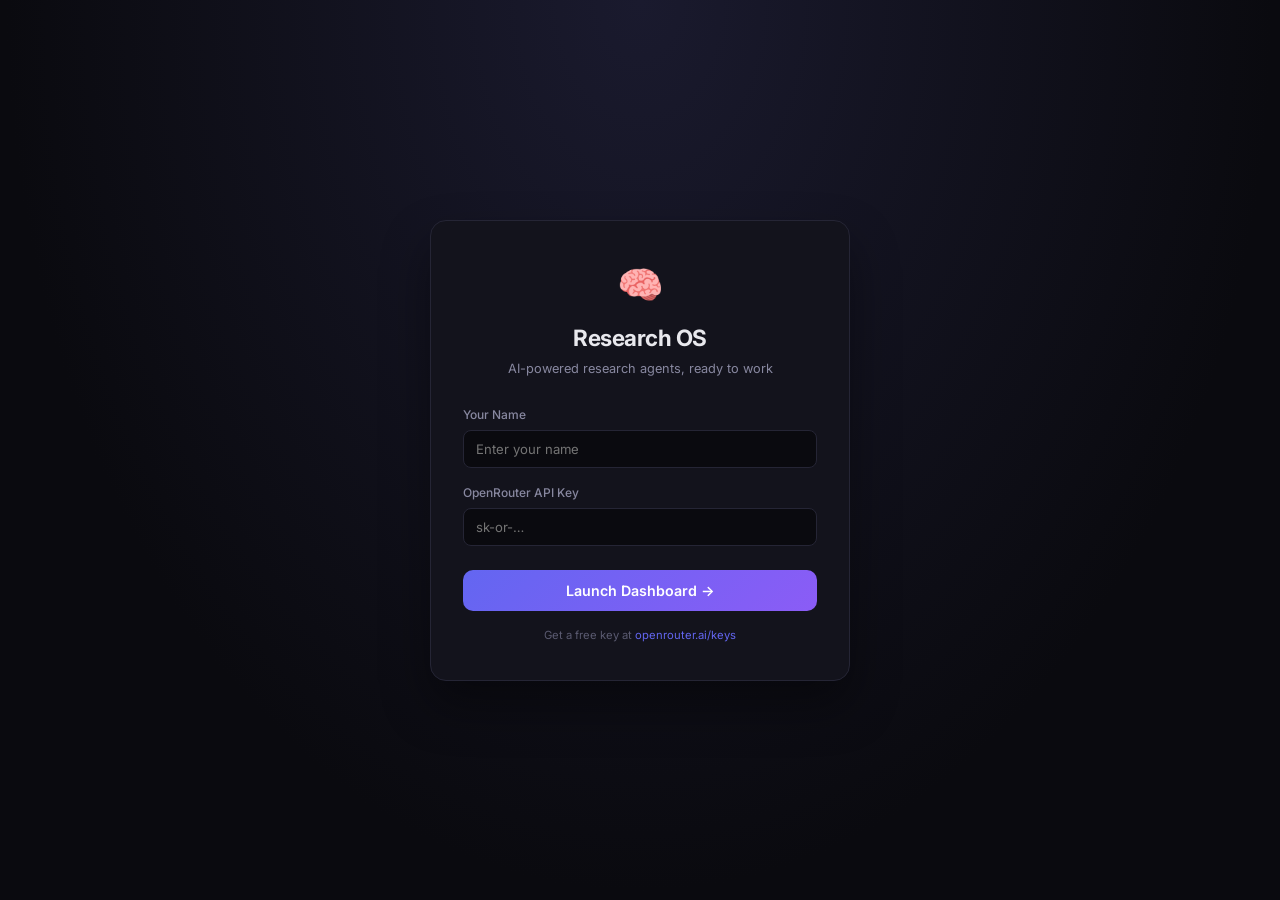
==== commit 1373add5: "Live 3-screen chat UI with login dashboard - Screen 1: Menu, Projects, Chats sidebar - Screen 2: Cha" ====
--- a/research-os/index.html
+++ b/research-os/index.html
@@ -1,18 +1,4 @@
 <!DOCTYPE html>
-<!--
-  Research OS — Self-contained research dashboard powered by OpenRouter
-
-  Quick Start:
-  1. Open this file in any modern browser
-  2. Click Settings (sidebar) and paste your OpenRouter API key
-  3. Select a research agent, enter a query, click Run Research
-
-  Keyboard Shortcuts:
-  - Ctrl/Cmd + Enter  Run research
-  - Escape            Close panels and modals
-
-  Get an API key: https://openrouter.ai/keys
--->
 <html lang="en">
 <head>
   <meta charset="UTF-8">
@@ -22,2075 +8,707 @@
   <link rel="preconnect" href="https://fonts.gstatic.com" crossorigin>
   <link href="https://fonts.googleapis.com/css2?family=Inter:wght@400;500;600;700&family=JetBrains+Mono:wght@400;500&display=swap" rel="stylesheet">
   <style>
-  /* ── Reset & Base ── */
-  *, *::before, *::after { box-sizing: border-box; margin: 0; padding: 0; }
-
-  :root {
-    --bg: #0a0a0f;
-    --card: #13131c;
-    --border: #252535;
-    --text: #e8e8ed;
-    --text-muted: #8888a0;
-    --text-dim: #5a5a70;
-    --accent-business: #f7c67a;
-    --accent-software: #7ec8a0;
-    --accent-ai: #a78bfa;
-    --accent-sales: #f093fb;
-    --accent-marketing: #f78c6c;
-    --accent-competition: #ff6b6b;
-    --green: #4ade80;
-    --sidebar-width: 280px;
-    --transition: 0.2s cubic-bezier(0.4, 0, 0.2, 1);
-    --font-ui: 'Inter', system-ui, sans-serif;
-    --font-mono: 'JetBrains Mono', monospace;
+  *,*::before,*::after{box-sizing:border-box;margin:0;padding:0}
+  :root{
+    --bg:#0a0a0f;--card:#13131c;--border:#252535;--text:#e8e8ed;--text-muted:#8888a0;--text-dim:#5a5a70;
+    --green:#4ade80;--red:#f87171;--accent:#6366f1;
+    --s1:260px;--s3:300px;--transition:.2s cubic-bezier(.4,0,.2,1);
+    --font-ui:'Inter',system-ui,sans-serif;--font-mono:'JetBrains Mono',monospace;
+    --business:#f7c67a;--software:#7ec8a0;--ai:#a78bfa;--sales:#f093fb;--marketing:#f78c6c;--competition:#ff6b6b;
   }
-
-  html { font-size: 15px; }
-
-  body {
-    font-family: var(--font-ui);
-    background: var(--bg);
-    color: var(--text);
-    min-height: 100vh;
-    overflow-x: hidden;
-    line-height: 1.5;
-  }
-
-  /* ── Custom Scrollbar ── */
-  ::-webkit-scrollbar { width: 6px; height: 6px; }
-  ::-webkit-scrollbar-track { background: var(--bg); }
-  ::-webkit-scrollbar-thumb { background: var(--border); border-radius: 3px; }
-  ::-webkit-scrollbar-thumb:hover { background: #3a3a50; }
-
-  /* ── Layout Shell ── */
-  .app {
-    display: flex;
-    min-height: 100vh;
-  }
-
-  /* ── Sidebar ── */
-  .sidebar {
-    width: var(--sidebar-width);
-    min-width: var(--sidebar-width);
-    background: var(--card);
-    border-right: 1px solid var(--border);
-    display: flex;
-    flex-direction: column;
-    height: 100vh;
-    position: fixed;
-    top: 0;
-    left: 0;
-    z-index: 100;
-    transition: transform var(--transition);
-  }
-
-  .sidebar-logo {
-    display: flex;
-    align-items: center;
-    gap: 10px;
-    padding: 24px 20px 20px;
-    border-bottom: 1px solid var(--border);
-  }
-
-  .sidebar-logo .logo-icon { font-size: 1.5rem; }
-  .sidebar-logo .logo-text {
-    font-size: 1.15rem;
-    font-weight: 700;
-    letter-spacing: -0.02em;
-  }
-
-  .sidebar-section {
-    padding: 16px 12px 8px;
-    flex: 1;
-    overflow-y: auto;
-  }
-
-  .sidebar-section-label {
-    font-size: 0.7rem;
-    font-weight: 600;
-    text-transform: uppercase;
-    letter-spacing: 0.08em;
-    color: var(--text-dim);
-    padding: 0 8px 8px;
-  }
-
-  .nav-item {
-    display: flex;
-    align-items: center;
-    gap: 10px;
-    padding: 10px 12px;
-    border-radius: 8px;
-    cursor: pointer;
-    transition: background var(--transition), color var(--transition);
-    margin-bottom: 2px;
-    border: 1px solid transparent;
-  }
-
-  .nav-item:hover {
-    background: rgba(255, 255, 255, 0.04);
-  }
-
-  .nav-item.active {
-    background: rgba(255, 255, 255, 0.06);
-    border-color: var(--border);
-  }
-
-  .nav-item .nav-icon { font-size: 1rem; flex-shrink: 0; }
-  .nav-item .nav-label { flex: 1; font-size: 0.875rem; font-weight: 500; }
-
-  .badge {
-    font-size: 0.65rem;
-    font-weight: 600;
-    padding: 2px 8px;
-    border-radius: 20px;
-    text-transform: uppercase;
-    letter-spacing: 0.04em;
-    flex-shrink: 0;
-  }
-
-  .badge-active {
-    background: rgba(74, 222, 128, 0.12);
-    color: var(--green);
-    border: 1px solid rgba(74, 222, 128, 0.25);
-  }
-
-  .badge-standby {
-    background: rgba(136, 136, 160, 0.1);
-    color: var(--text-muted);
-    border: 1px solid var(--border);
-  }
-
-  .sidebar-footer {
-    padding: 16px 20px;
-    border-top: 1px solid var(--border);
-    display: flex;
-    align-items: center;
-    gap: 8px;
-    font-size: 0.8rem;
-    color: var(--text-muted);
-  }
-
-  .status-dot {
-    width: 8px;
-    height: 8px;
-    border-radius: 50%;
-    background: var(--green);
-    box-shadow: 0 0 6px rgba(74, 222, 128, 0.5);
-    flex-shrink: 0;
-  }
-
-  /* ── Main Area ── */
-  .main {
-    margin-left: var(--sidebar-width);
-    flex: 1;
-    display: flex;
-    flex-direction: column;
-    min-height: 100vh;
-    width: calc(100% - var(--sidebar-width));
-  }
-
-  /* ── Top Bar ── */
-  .topbar {
-    display: flex;
-    align-items: center;
-    justify-content: space-between;
-    padding: 20px 28px;
-    border-bottom: 1px solid var(--border);
-    background: var(--bg);
-    position: sticky;
-    top: 0;
-    z-index: 50;
-    gap: 16px;
-  }
-
-  .topbar-left { flex: 1; min-width: 0; }
-
-  .page-title {
-    font-size: 1.35rem;
-    font-weight: 700;
-    letter-spacing: -0.02em;
-    line-height: 1.3;
-  }
-
-  .page-subtitle {
-    font-size: 0.85rem;
-    color: var(--text-muted);
-    margin-top: 2px;
-  }
-
-  .topbar-right {
-    display: flex;
-    align-items: center;
-    gap: 12px;
-    flex-shrink: 0;
-  }
-
-  .router-badge {
-    display: flex;
-    align-items: center;
-    gap: 6px;
-    padding: 7px 14px;
-    background: var(--card);
-    border: 1px solid var(--border);
-    border-radius: 8px;
-    font-size: 0.8rem;
-    font-weight: 500;
-    color: var(--text-muted);
-    cursor: pointer;
-    transition: border-color var(--transition), background var(--transition);
-    font-family: var(--font-ui);
-  }
-
-  .router-badge:hover {
-    border-color: #3a3a50;
-    background: #1a1a26;
-  }
-
-  .btn-run {
-    display: flex;
-    align-items: center;
-    gap: 6px;
-    padding: 8px 18px;
-    background: linear-gradient(135deg, #6366f1, #8b5cf6);
-    border: none;
-    border-radius: 8px;
-    color: #fff;
-    font-size: 0.85rem;
-    font-weight: 600;
-    cursor: pointer;
-    transition: opacity var(--transition), transform var(--transition);
-    font-family: var(--font-ui);
-  }
-
-  .btn-run:hover { opacity: 0.9; transform: translateY(-1px); }
-  .btn-run:active { transform: translateY(0); }
-
-  .mobile-menu-btn {
-    display: none;
-    background: var(--card);
-    border: 1px solid var(--border);
-    border-radius: 8px;
-    color: var(--text);
-    padding: 8px 12px;
-    cursor: pointer;
-    font-size: 1.1rem;
-    transition: background var(--transition);
-  }
-
-  .mobile-menu-btn:hover { background: #1a1a26; }
-
-  /* ── Content ── */
-  .content {
-    padding: 24px 28px 40px;
-    flex: 1;
-  }
-
-  /* ── Agent Cards Grid ── */
-  .agent-grid {
-    display: grid;
-    grid-template-columns: repeat(3, 1fr);
-    gap: 16px;
-    margin-bottom: 24px;
-  }
-
-  .agent-card {
-    background: var(--card);
-    border: 1px solid var(--border);
-    border-radius: 12px;
-    padding: 20px;
-    cursor: pointer;
-    transition: border-color var(--transition), transform var(--transition), box-shadow var(--transition);
-    position: relative;
-    overflow: hidden;
-  }
-
-  .agent-card::before {
-    content: '';
-    position: absolute;
-    top: 0;
-    left: 0;
-    right: 0;
-    height: 3px;
-    background: var(--accent);
-    opacity: 0.6;
-    transition: opacity var(--transition);
-  }
-
-  .agent-card:hover {
-    border-color: #3a3a50;
-    transform: translateY(-2px);
-    box-shadow: 0 8px 24px rgba(0, 0, 0, 0.3);
-  }
-
-  .agent-card:hover::before { opacity: 1; }
-
-  .agent-card.active {
-    border-color: var(--accent);
-    box-shadow: 0 0 0 1px var(--accent), 0 8px 24px rgba(0, 0, 0, 0.3);
-  }
-
-  .agent-card.active::before { opacity: 1; }
-
-  .agent-card-header {
-    display: flex;
-    align-items: flex-start;
-    justify-content: space-between;
-    margin-bottom: 10px;
-  }
-
-  .agent-card-icon { font-size: 1.5rem; }
-
-  .agent-card-title {
-    font-size: 0.95rem;
-    font-weight: 600;
-    margin-bottom: 6px;
-    color: var(--text);
-  }
-
-  .agent-card-desc {
-    font-size: 0.8rem;
-    color: var(--text-muted);
-    line-height: 1.5;
-    margin-bottom: 14px;
-  }
-
-  .agent-card-meta {
-    display: flex;
-    gap: 16px;
-    font-size: 0.75rem;
-    color: var(--text-dim);
-    font-family: var(--font-mono);
-  }
-
-  .agent-card-meta span { display: flex; align-items: center; gap: 4px; }
-  .agent-card-meta strong { color: var(--text-muted); font-weight: 500; }
-
-  /* Agent accent colors */
-  .agent-card[data-agent="business"] { --accent: var(--accent-business); }
-  .agent-card[data-agent="software"] { --accent: var(--accent-software); }
-  .agent-card[data-agent="ai"] { --accent: var(--accent-ai); }
-  .agent-card[data-agent="sales"] { --accent: var(--accent-sales); }
-  .agent-card[data-agent="marketing"] { --accent: var(--accent-marketing); }
-  .agent-card[data-agent="competition"] { --accent: var(--accent-competition); }
-
-  /* ── Workspace Panel ── */
-  .workspace {
-    display: flex;
-    gap: 16px;
-    min-height: 320px;
-  }
-
-  .workspace-left {
-    flex: 0 0 45%;
-    background: var(--card);
-    border: 1px solid var(--border);
-    border-radius: 12px;
-    padding: 20px;
-    display: flex;
-    flex-direction: column;
-    gap: 14px;
-  }
-
-  .workspace-right {
-    flex: 0 0 calc(55% - 16px);
-    background: var(--card);
-    border: 1px solid var(--border);
-    border-radius: 12px;
-    padding: 20px;
-    display: flex;
-    flex-direction: column;
-  }
-
-  .workspace-label {
-    font-size: 0.75rem;
-    font-weight: 600;
-    text-transform: uppercase;
-    letter-spacing: 0.06em;
-    color: var(--text-dim);
-    margin-bottom: 4px;
-  }
-
-  .query-textarea {
-    flex: 1;
-    min-height: 140px;
-    background: var(--bg);
-    border: 1px solid var(--border);
-    border-radius: 8px;
-    padding: 14px;
-    color: var(--text);
-    font-family: var(--font-ui);
-    font-size: 0.875rem;
-    resize: vertical;
-    transition: border-color var(--transition);
-    line-height: 1.6;
-  }
-
-  .query-textarea:focus {
-    outline: none;
-    border-color: #4a4a60;
-  }
-
-  .query-textarea::placeholder { color: var(--text-dim); }
-
-  .options-row {
-    display: flex;
-    gap: 10px;
-    flex-wrap: wrap;
-  }
-
-  .option-group {
-    flex: 1;
-    min-width: 120px;
-  }
-
-  .option-group label {
-    display: block;
-    font-size: 0.7rem;
-    font-weight: 500;
-    color: var(--text-dim);
-    margin-bottom: 4px;
-    text-transform: uppercase;
-    letter-spacing: 0.04em;
-  }
-
-  .option-select {
-    width: 100%;
-    padding: 8px 10px;
-    background: var(--bg);
-    border: 1px solid var(--border);
-    border-radius: 6px;
-    color: var(--text);
-    font-family: var(--font-ui);
-    font-size: 0.8rem;
-    cursor: pointer;
-    transition: border-color var(--transition);
-    appearance: none;
-    background-image: url("data:image/svg+xml,%3Csvg xmlns='http://www.w3.org/2000/svg' width='12' height='12' viewBox='0 0 12 12'%3E%3Cpath fill='%238888a0' d='M3 5l3 3 3-3'/%3E%3C/svg%3E");
-    background-repeat: no-repeat;
-    background-position: right 10px center;
-    padding-right: 28px;
-  }
-
-  .option-select:focus { outline: none; border-color: #4a4a60; }
-
-  .results-area {
-    flex: 1;
-    display: flex;
-    align-items: center;
-    justify-content: center;
-    min-height: 200px;
-    background: var(--bg);
-    border: 1px dashed var(--border);
-    border-radius: 8px;
-    color: var(--text-dim);
-    font-size: 0.9rem;
-  }
-
-  .results-placeholder {
-    display: flex;
-    flex-direction: column;
-    align-items: center;
-    gap: 12px;
-  }
-
-  .results-placeholder-icon { font-size: 2rem; opacity: 0.4; }
-
-  .results-area.has-results {
-    align-items: flex-start;
-    justify-content: flex-start;
-    border-style: solid;
-    padding: 16px;
-    overflow-y: auto;
-    max-height: 480px;
-  }
-
-  .results-content {
-    width: 100%;
-    font-size: 0.875rem;
-    line-height: 1.7;
-    color: var(--text);
-    white-space: pre-wrap;
-    word-break: break-word;
-  }
-
-  .results-meta {
-    display: flex;
-    flex-wrap: wrap;
-    gap: 12px;
-    margin-bottom: 14px;
-    padding-bottom: 12px;
-    border-bottom: 1px solid var(--border);
-    font-size: 0.72rem;
-    font-family: var(--font-mono);
-    color: var(--text-dim);
-  }
-
-  .results-meta span { color: var(--text-muted); }
-
-  .btn-run:disabled {
-    opacity: 0.5;
-    cursor: not-allowed;
-    transform: none;
-  }
-
-  .sidebar-footer.disconnected .status-dot {
-    background: #f87171;
-    box-shadow: 0 0 6px rgba(248, 113, 113, 0.5);
-  }
-
-  /* ── Loading Animation ── */
-  .loading-dots {
-    display: flex;
-    gap: 6px;
-    align-items: center;
-    justify-content: center;
-  }
-
-  .loading-dots span {
-    width: 8px;
-    height: 8px;
-    border-radius: 50%;
-    background: var(--text-muted);
-    animation: bounce 1.2s infinite ease-in-out;
-  }
-
-  .loading-dots span:nth-child(1) { animation-delay: 0s; }
-  .loading-dots span:nth-child(2) { animation-delay: 0.15s; }
-  .loading-dots span:nth-child(3) { animation-delay: 0.3s; }
-
-  @keyframes bounce {
-    0%, 80%, 100% { transform: scale(0.6); opacity: 0.4; }
-    40% { transform: scale(1); opacity: 1; }
-  }
-
-  /* ── Right Slide-out Panel ── */
-  .panel-overlay {
-    position: fixed;
-    inset: 0;
-    background: rgba(0, 0, 0, 0.5);
-    z-index: 200;
-    opacity: 0;
-    visibility: hidden;
-    transition: opacity var(--transition), visibility var(--transition);
-  }
-
-  .panel-overlay.open {
-    opacity: 1;
-    visibility: visible;
-  }
-
-  .router-panel {
-    position: fixed;
-    top: 0;
-    right: 0;
-    width: 400px;
-    max-width: 90vw;
-    height: 100vh;
-    background: var(--card);
-    border-left: 1px solid var(--border);
-    z-index: 210;
-    transform: translateX(100%);
-    transition: transform var(--transition);
-    display: flex;
-    flex-direction: column;
-    overflow: hidden;
-  }
-
-  .router-panel.open { transform: translateX(0); }
-
-  .panel-header {
-    display: flex;
-    align-items: center;
-    justify-content: space-between;
-    padding: 20px 24px;
-    border-bottom: 1px solid var(--border);
-    flex-shrink: 0;
-  }
-
-  .panel-title {
-    font-size: 1.05rem;
-    font-weight: 700;
-  }
-
-  .panel-close {
-    background: none;
-    border: 1px solid var(--border);
-    border-radius: 6px;
-    color: var(--text-muted);
-    width: 32px;
-    height: 32px;
-    display: flex;
-    align-items: center;
-    justify-content: center;
-    cursor: pointer;
-    font-size: 1.1rem;
-    transition: background var(--transition), color var(--transition);
-    font-family: var(--font-ui);
-  }
-
-  .panel-close:hover {
-    background: rgba(255, 255, 255, 0.05);
-    color: var(--text);
-  }
-
-  .panel-body {
-    padding: 16px 20px;
-    overflow-y: auto;
-    flex: 1;
-    display: flex;
-    flex-direction: column;
-    gap: 10px;
-  }
-
-  .model-card {
-    display: flex;
-    align-items: flex-start;
-    gap: 12px;
-    padding: 14px 16px;
-    background: var(--bg);
-    border: 1px solid var(--border);
-    border-radius: 10px;
-    cursor: pointer;
-    transition: border-color var(--transition), background var(--transition);
-  }
-
-  .model-card:hover {
-    border-color: #3a3a50;
-    background: #0f0f18;
-  }
-
-  .model-card.selected {
-    border-color: #6366f1;
-    background: rgba(99, 102, 241, 0.06);
-    box-shadow: 0 0 0 1px rgba(99, 102, 241, 0.3);
-  }
-
-  .model-radio {
-    width: 18px;
-    height: 18px;
-    border-radius: 50%;
-    border: 2px solid var(--border);
-    flex-shrink: 0;
-    margin-top: 2px;
-    display: flex;
-    align-items: center;
-    justify-content: center;
-    transition: border-color var(--transition);
-  }
-
-  .model-card.selected .model-radio {
-    border-color: #6366f1;
-  }
-
-  .model-card.selected .model-radio::after {
-    content: '';
-    width: 8px;
-    height: 8px;
-    border-radius: 50%;
-    background: #6366f1;
-  }
-
-  .model-info { flex: 1; min-width: 0; }
-
-  .model-name {
-    font-size: 0.875rem;
-    font-weight: 600;
-    margin-bottom: 2px;
-  }
-
-  .model-price {
-    font-family: var(--font-mono);
-    font-size: 0.72rem;
-    color: var(--text-muted);
-    margin-bottom: 4px;
-  }
-
-  .model-desc {
-    font-size: 0.75rem;
-    color: var(--text-dim);
-    line-height: 1.4;
-  }
-
-  /* ── Settings Modal ── */
-  .modal-overlay {
-    position: fixed;
-    inset: 0;
-    background: rgba(0, 0, 0, 0.6);
-    z-index: 300;
-    display: flex;
-    align-items: center;
-    justify-content: center;
-    opacity: 0;
-    visibility: hidden;
-    transition: opacity var(--transition), visibility var(--transition);
-    padding: 20px;
-  }
-
-  .modal-overlay.open {
-    opacity: 1;
-    visibility: visible;
-  }
-
-  .modal {
-    background: var(--card);
-    border: 1px solid var(--border);
-    border-radius: 14px;
-    width: 100%;
-    max-width: 520px;
-    max-height: 90vh;
-    overflow-y: auto;
-    transform: scale(0.95) translateY(10px);
-    transition: transform var(--transition);
-  }
-
-  .modal-overlay.open .modal {
-    transform: scale(1) translateY(0);
-  }
-
-  .modal-header {
-    padding: 22px 24px 0;
-    display: flex;
-    align-items: center;
-    justify-content: space-between;
-  }
-
-  .modal-title {
-    font-size: 1.1rem;
-    font-weight: 700;
-  }
-
-  .modal-body {
-    padding: 20px 24px;
-    display: flex;
-    flex-direction: column;
-    gap: 18px;
-  }
-
-  .form-group label {
-    display: block;
-    font-size: 0.8rem;
-    font-weight: 500;
-    color: var(--text-muted);
-    margin-bottom: 6px;
-  }
-
-  .form-input,
-  .form-textarea {
-    width: 100%;
-    padding: 10px 12px;
-    background: var(--bg);
-    border: 1px solid var(--border);
-    border-radius: 8px;
-    color: var(--text);
-    font-family: var(--font-ui);
-    font-size: 0.875rem;
-    transition: border-color var(--transition);
-  }
-
-  .form-input:focus,
-  .form-textarea:focus {
-    outline: none;
-    border-color: #4a4a60;
-  }
-
-  .form-textarea {
-    min-height: 100px;
-    resize: vertical;
-    line-height: 1.5;
-  }
-
-  .toggle-row {
-    display: flex;
-    align-items: center;
-    justify-content: space-between;
-  }
-
-  .toggle {
-    position: relative;
-    width: 44px;
-    height: 24px;
-    cursor: pointer;
-  }
-
-  .toggle input { opacity: 0; width: 0; height: 0; position: absolute; }
-
-  .toggle-slider {
-    position: absolute;
-    inset: 0;
-    background: var(--border);
-    border-radius: 12px;
-    transition: background var(--transition);
-  }
-
-  .toggle-slider::before {
-    content: '';
-    position: absolute;
-    width: 18px;
-    height: 18px;
-    left: 3px;
-    top: 3px;
-    background: var(--text-muted);
-    border-radius: 50%;
-    transition: transform var(--transition), background var(--transition);
-  }
-
-  .toggle input:checked + .toggle-slider { background: #6366f1; }
-  .toggle input:checked + .toggle-slider::before {
-    transform: translateX(20px);
-    background: #fff;
-  }
-
-  .modal-footer {
-    padding: 0 24px 22px;
-    display: flex;
-    justify-content: flex-end;
-    gap: 10px;
-  }
-
-  .btn {
-    padding: 9px 18px;
-    border-radius: 8px;
-    font-size: 0.85rem;
-    font-weight: 600;
-    cursor: pointer;
-    transition: background var(--transition), opacity var(--transition);
-    font-family: var(--font-ui);
-    border: none;
-  }
-
-  .btn-secondary {
-    background: transparent;
-    border: 1px solid var(--border);
-    color: var(--text-muted);
-  }
-
-  .btn-secondary:hover { background: rgba(255, 255, 255, 0.04); color: var(--text); }
-
-  .btn-primary {
-    background: linear-gradient(135deg, #6366f1, #8b5cf6);
-    color: #fff;
-  }
-
-  .btn-primary:hover { opacity: 0.9; }
-
-  /* ── Toast Container ── */
-  .toast-container {
-    position: fixed;
-    bottom: 24px;
-    right: 24px;
-    z-index: 400;
-    display: flex;
-    flex-direction: column;
-    gap: 8px;
-    pointer-events: none;
-  }
-
-  .toast {
-    background: var(--card);
-    border: 1px solid var(--border);
-    border-radius: 10px;
-    padding: 12px 18px;
-    font-size: 0.85rem;
-    color: var(--text);
-    box-shadow: 0 8px 24px rgba(0, 0, 0, 0.4);
-    pointer-events: auto;
-    animation: toast-in 0.3s ease;
-  }
-
-  .toast-error {
-    border-color: rgba(248, 113, 113, 0.4);
-    background: #1a1218;
-    color: #fca5a5;
-  }
-
-  .toast-success {
-    border-color: rgba(74, 222, 128, 0.3);
-    background: #101a14;
-    color: #86efac;
-  }
-
-  .toast-info {
-    border-color: rgba(99, 102, 241, 0.3);
-    background: #12121a;
-    color: #a5b4fc;
-  }
-
-  .results-toolbar {
-    display: flex;
-    gap: 8px;
-    margin-bottom: 12px;
-  }
-
-  .btn-sm {
-    padding: 5px 12px;
-    font-size: 0.75rem;
-  }
-
-  .results-error {
-    display: flex;
-    flex-direction: column;
-    align-items: center;
-    justify-content: center;
-    gap: 10px;
-    width: 100%;
-    min-height: 180px;
-    text-align: center;
-  }
-
-  .results-error-icon { font-size: 2rem; }
-
-  .results-error-text {
-    color: #fca5a5;
-    font-size: 0.9rem;
-    max-width: 320px;
-    line-height: 1.5;
-  }
-
-  .results-area.has-error {
-    align-items: center;
-    justify-content: center;
-    border-color: rgba(248, 113, 113, 0.3);
-    background: rgba(248, 113, 113, 0.04);
-  }
-
-  .activity-list {
-    display: flex;
-    flex-direction: column;
-    gap: 8px;
-    max-height: 400px;
-    overflow-y: auto;
-  }
-
-  .activity-item {
-    display: flex;
-    flex-direction: column;
-    gap: 2px;
-    padding: 10px 12px;
-    background: var(--bg);
-    border: 1px solid var(--border);
-    border-radius: 8px;
-  }
-
-  .activity-time {
-    font-size: 0.68rem;
-    font-family: var(--font-mono);
-    color: var(--text-dim);
-  }
-
-  .activity-message {
-    font-size: 0.82rem;
-    color: var(--text-muted);
-  }
-
-  .activity-empty {
-    text-align: center;
-    color: var(--text-dim);
-    font-size: 0.85rem;
-    padding: 24px;
-  }
-
-  .kbd-hint {
-    font-size: 0.72rem;
-    color: var(--text-dim);
-    margin-top: 4px;
-  }
-
-  .kbd-hint kbd {
-    font-family: var(--font-mono);
-    font-size: 0.68rem;
-    padding: 1px 5px;
-    background: var(--bg);
-    border: 1px solid var(--border);
-    border-radius: 4px;
-  }
-
-  @keyframes toast-in {
-    from { opacity: 0; transform: translateY(10px); }
-    to { opacity: 1; transform: translateY(0); }
-  }
-
-  /* ── Responsive ── */
-  @media (max-width: 1024px) {
-    .agent-grid { grid-template-columns: repeat(2, 1fr); }
-  }
-
-  @media (max-width: 768px) {
-    .sidebar {
-      transform: translateX(-100%);
-    }
-
-    .sidebar.open {
-      transform: translateX(0);
-    }
-
-    .main {
-      margin-left: 0;
-      width: 100%;
-    }
-
-    .mobile-menu-btn { display: block; }
-
-    .agent-grid { grid-template-columns: 1fr; }
-
-    .workspace {
-      flex-direction: column;
-    }
-
-    .workspace-left,
-    .workspace-right {
-      flex: 1 1 auto;
-    }
-
-    .topbar { padding: 16px 18px; }
-    .content { padding: 18px; }
-
-    .router-panel { width: 100%; max-width: 100vw; }
+  html{font-size:15px}
+  body{font-family:var(--font-ui);background:var(--bg);color:var(--text);min-height:100vh;line-height:1.5}
+  ::-webkit-scrollbar{width:6px;height:6px}
+  ::-webkit-scrollbar-track{background:var(--bg)}
+  ::-webkit-scrollbar-thumb{background:var(--border);border-radius:3px}
+  .hidden{display:none!important}
+
+  /* ── LOGIN ── */
+  .login-screen{min-height:100vh;display:flex;align-items:center;justify-content:center;padding:24px;background:radial-gradient(ellipse at 50% 0%,#1a1a2e 0%,var(--bg) 70%)}
+  .login-card{width:100%;max-width:420px;background:var(--card);border:1px solid var(--border);border-radius:16px;padding:36px 32px;box-shadow:0 24px 48px rgba(0,0,0,.4)}
+  .login-logo{text-align:center;margin-bottom:28px}
+  .login-logo .icon{font-size:2.5rem;margin-bottom:8px}
+  .login-logo h1{font-size:1.5rem;font-weight:700;letter-spacing:-.02em}
+  .login-logo p{color:var(--text-muted);font-size:.85rem;margin-top:4px}
+  .form-group{margin-bottom:16px}
+  .form-group label{display:block;font-size:.8rem;font-weight:500;color:var(--text-muted);margin-bottom:6px}
+  .form-input,.form-textarea{width:100%;padding:10px 12px;background:var(--bg);border:1px solid var(--border);border-radius:8px;color:var(--text);font-family:var(--font-ui);font-size:.875rem;transition:border-color var(--transition)}
+  .form-input:focus,.form-textarea:focus{outline:none;border-color:#4a4a60}
+  .form-textarea{min-height:80px;resize:vertical}
+  .btn-login{width:100%;padding:12px;background:linear-gradient(135deg,#6366f1,#8b5cf6);border:none;border-radius:10px;color:#fff;font-size:.95rem;font-weight:600;cursor:pointer;transition:opacity var(--transition);font-family:var(--font-ui);margin-top:8px}
+  .btn-login:hover{opacity:.9}
+  .login-hint{text-align:center;font-size:.75rem;color:var(--text-dim);margin-top:16px}
+  .login-hint a{color:var(--accent);text-decoration:none}
+
+  /* ── 3-SCREEN LAYOUT ── */
+  .app{display:flex;height:100vh;overflow:hidden}
+  .screen-1{width:var(--s1);min-width:var(--s1);background:var(--card);border-right:1px solid var(--border);display:flex;flex-direction:column;height:100vh}
+  .screen-2{flex:1;display:flex;flex-direction:column;min-width:0;height:100vh;background:var(--bg)}
+  .screen-3{width:var(--s3);min-width:var(--s3);background:var(--card);border-left:1px solid var(--border);display:flex;flex-direction:column;height:100vh;overflow-y:auto}
+
+  /* Screen 1 */
+  .s1-header{padding:18px 16px;border-bottom:1px solid var(--border);display:flex;align-items:center;gap:10px}
+  .s1-header .logo-icon{font-size:1.4rem}
+  .s1-header .logo-text{font-size:1rem;font-weight:700}
+  .s1-user{margin-left:auto;font-size:.75rem;color:var(--text-muted);max-width:90px;overflow:hidden;text-overflow:ellipsis;white-space:nowrap}
+  .s1-scroll{flex:1;overflow-y:auto;padding:8px}
+  .s1-label{font-size:.65rem;font-weight:600;text-transform:uppercase;letter-spacing:.08em;color:var(--text-dim);padding:12px 10px 6px;display:flex;align-items:center;justify-content:space-between}
+  .s1-label button{background:none;border:none;color:var(--accent);cursor:pointer;font-size:1rem;padding:0 4px;line-height:1}
+  .menu-item,.list-item{display:flex;align-items:center;gap:8px;padding:8px 10px;border-radius:8px;cursor:pointer;font-size:.82rem;font-weight:500;transition:background var(--transition);border:1px solid transparent;margin-bottom:1px}
+  .menu-item:hover,.list-item:hover{background:rgba(255,255,255,.04)}
+  .list-item.active,.menu-item.active{background:rgba(99,102,241,.1);border-color:rgba(99,102,241,.25);color:#a5b4fc}
+  .list-item .item-title{flex:1;overflow:hidden;text-overflow:ellipsis;white-space:nowrap}
+  .list-item .item-meta{font-size:.65rem;color:var(--text-dim)}
+  .s1-footer{padding:12px 16px;border-top:1px solid var(--border);display:flex;align-items:center;gap:8px;font-size:.75rem;color:var(--text-muted)}
+  .status-dot{width:8px;height:8px;border-radius:50%;background:var(--green);box-shadow:0 0 6px rgba(74,222,128,.5);flex-shrink:0}
+  .status-dot.off{background:var(--red);box-shadow:0 0 6px rgba(248,113,113,.5)}
+  .btn-logout{margin-left:auto;background:none;border:1px solid var(--border);color:var(--text-muted);padding:4px 10px;border-radius:6px;cursor:pointer;font-size:.7rem;font-family:var(--font-ui)}
+  .btn-logout:hover{color:var(--text);border-color:#3a3a50}
+
+  /* Screen 2 — Chat */
+  .chat-header{padding:16px 20px;border-bottom:1px solid var(--border);display:flex;align-items:center;gap:12px;background:var(--card);flex-shrink:0}
+  .chat-header-icon{font-size:1.4rem}
+  .chat-header-info{flex:1;min-width:0}
+  .chat-header-title{font-size:1rem;font-weight:600;overflow:hidden;text-overflow:ellipsis;white-space:nowrap}
+  .chat-header-sub{font-size:.75rem;color:var(--text-muted)}
+  .chat-messages{flex:1;overflow-y:auto;padding:20px;display:flex;flex-direction:column;gap:16px}
+  .chat-empty{flex:1;display:flex;flex-direction:column;align-items:center;justify-content:center;color:var(--text-dim);gap:12px;padding:40px;text-align:center}
+  .chat-empty .icon{font-size:3rem;opacity:.3}
+  .msg{max-width:85%;display:flex;flex-direction:column;gap:4px}
+  .msg.user{align-self:flex-end;align-items:flex-end}
+  .msg.assistant{align-self:flex-start}
+  .msg-bubble{padding:12px 16px;border-radius:14px;font-size:.875rem;line-height:1.6;white-space:pre-wrap;word-break:break-word}
+  .msg.user .msg-bubble{background:linear-gradient(135deg,#6366f1,#8b5cf6);color:#fff;border-bottom-right-radius:4px}
+  .msg.assistant .msg-bubble{background:var(--card);border:1px solid var(--border);border-bottom-left-radius:4px}
+  .msg-meta{font-size:.65rem;color:var(--text-dim);font-family:var(--font-mono);padding:0 4px}
+  .typing-indicator{display:flex;gap:5px;padding:12px 16px;background:var(--card);border:1px solid var(--border);border-radius:14px;border-bottom-left-radius:4px;width:fit-content}
+  .typing-indicator span{width:7px;height:7px;border-radius:50%;background:var(--text-muted);animation:bounce 1.2s infinite ease-in-out}
+  .typing-indicator span:nth-child(2){animation-delay:.15s}
+  .typing-indicator span:nth-child(3){animation-delay:.3s}
+  @keyframes bounce{0%,80%,100%{transform:scale(.6);opacity:.4}40%{transform:scale(1);opacity:1}}
+
+  .chat-input-bar{padding:16px 20px;border-top:1px solid var(--border);background:var(--card);flex-shrink:0}
+  .chat-input-wrap{display:flex;gap:10px;align-items:flex-end;background:var(--bg);border:1px solid var(--border);border-radius:12px;padding:10px 12px;transition:border-color var(--transition)}
+  .chat-input-wrap:focus-within{border-color:#4a4a60}
+  .chat-input{flex:1;background:none;border:none;color:var(--text);font-family:var(--font-ui);font-size:.875rem;resize:none;max-height:120px;line-height:1.5;outline:none}
+  .chat-input::placeholder{color:var(--text-dim)}
+  .btn-send{width:36px;height:36px;border-radius:8px;background:linear-gradient(135deg,#6366f1,#8b5cf6);border:none;color:#fff;cursor:pointer;font-size:1rem;display:flex;align-items:center;justify-content:center;flex-shrink:0;transition:opacity var(--transition)}
+  .btn-send:hover{opacity:.9}
+  .btn-send:disabled{opacity:.4;cursor:not-allowed}
+  .chat-hint{font-size:.68rem;color:var(--text-dim);margin-top:6px;text-align:center}
+
+  /* Screen 3 — Agent Panel */
+  .s3-section{padding:16px;border-bottom:1px solid var(--border)}
+  .s3-title{font-size:.7rem;font-weight:600;text-transform:uppercase;letter-spacing:.06em;color:var(--text-dim);margin-bottom:10px}
+  .agent-panel-card{background:var(--bg);border:1px solid var(--border);border-radius:10px;padding:14px;position:relative;overflow:hidden}
+  .agent-panel-card::before{content:'';position:absolute;top:0;left:0;right:0;height:3px;background:var(--accent-color)}
+  .agent-panel-icon{font-size:1.5rem;margin-bottom:6px}
+  .agent-panel-name{font-size:.9rem;font-weight:600}
+  .agent-panel-desc{font-size:.75rem;color:var(--text-muted);margin-top:4px;line-height:1.4}
+  .agent-grid-mini{display:grid;grid-template-columns:1fr 1fr;gap:6px}
+  .agent-pill{display:flex;align-items:center;gap:5px;padding:7px 8px;background:var(--bg);border:1px solid var(--border);border-radius:8px;cursor:pointer;font-size:.72rem;transition:border-color var(--transition)}
+  .agent-pill:hover{border-color:#3a3a50}
+  .agent-pill.active{border-color:var(--accent);background:rgba(99,102,241,.08)}
+  .option-select{width:100%;padding:8px 10px;background:var(--bg);border:1px solid var(--border);border-radius:6px;color:var(--text);font-family:var(--font-ui);font-size:.8rem;cursor:pointer;margin-bottom:8px}
+  .model-badge{display:inline-flex;align-items:center;gap:5px;padding:6px 12px;background:var(--bg);border:1px solid var(--border);border-radius:8px;font-size:.78rem;cursor:pointer;transition:border-color var(--transition)}
+  .model-badge:hover{border-color:#3a3a50}
+  .stat-row{display:flex;justify-content:space-between;font-size:.75rem;color:var(--text-muted);padding:4px 0}
+  .stat-row strong{color:var(--text);font-family:var(--font-mono);font-weight:500}
+
+  /* Modals & overlays */
+  .modal-overlay{position:fixed;inset:0;background:rgba(0,0,0,.6);z-index:300;display:flex;align-items:center;justify-content:center;opacity:0;visibility:hidden;transition:opacity var(--transition),visibility var(--transition);padding:20px}
+  .modal-overlay.open{opacity:1;visibility:visible}
+  .modal{background:var(--card);border:1px solid var(--border);border-radius:14px;width:100%;max-width:480px;max-height:90vh;overflow-y:auto;transform:scale(.95);transition:transform var(--transition)}
+  .modal-overlay.open .modal{transform:scale(1)}
+  .modal-header{padding:20px 22px 0;display:flex;align-items:center;justify-content:space-between}
+  .modal-title{font-size:1.05rem;font-weight:700}
+  .modal-body{padding:18px 22px;display:flex;flex-direction:column;gap:14px}
+  .modal-footer{padding:0 22px 20px;display:flex;justify-content:flex-end;gap:8px}
+  .panel-close{background:none;border:1px solid var(--border);border-radius:6px;color:var(--text-muted);width:30px;height:30px;cursor:pointer;font-size:1rem}
+  .panel-overlay{position:fixed;inset:0;background:rgba(0,0,0,.5);z-index:200;opacity:0;visibility:hidden;transition:opacity var(--transition),visibility var(--transition)}
+  .panel-overlay.open{opacity:1;visibility:visible}
+  .router-panel{position:fixed;top:0;right:0;width:380px;max-width:90vw;height:100vh;background:var(--card);border-left:1px solid var(--border);z-index:210;transform:translateX(100%);transition:transform var(--transition);display:flex;flex-direction:column}
+  .router-panel.open{transform:translateX(0)}
+  .panel-header{display:flex;align-items:center;justify-content:space-between;padding:18px 20px;border-bottom:1px solid var(--border)}
+  .panel-body{padding:14px 18px;overflow-y:auto;flex:1;display:flex;flex-direction:column;gap:8px}
+  .model-card{display:flex;gap:10px;padding:12px 14px;background:var(--bg);border:1px solid var(--border);border-radius:10px;cursor:pointer;transition:border-color var(--transition)}
+  .model-card:hover{border-color:#3a3a50}
+  .model-card.selected{border-color:#6366f1;background:rgba(99,102,241,.06)}
+  .model-radio{width:16px;height:16px;border-radius:50%;border:2px solid var(--border);flex-shrink:0;margin-top:2px}
+  .model-card.selected .model-radio{border-color:#6366f1;box-shadow:inset 0 0 0 3px var(--card),inset 0 0 0 5px #6366f1}
+  .model-name{font-size:.82rem;font-weight:600}
+  .model-price{font-family:var(--font-mono);font-size:.68rem;color:var(--text-muted)}
+  .model-desc{font-size:.72rem;color:var(--text-dim);margin-top:2px}
+  .btn{padding:8px 16px;border-radius:8px;font-size:.82rem;font-weight:600;cursor:pointer;font-family:var(--font-ui);border:none}
+  .btn-secondary{background:transparent;border:1px solid var(--border);color:var(--text-muted)}
+  .btn-primary{background:linear-gradient(135deg,#6366f1,#8b5cf6);color:#fff}
+  .toggle-row{display:flex;align-items:center;justify-content:space-between}
+  .toggle{position:relative;width:42px;height:22px;cursor:pointer}
+  .toggle input{opacity:0;position:absolute}
+  .toggle-slider{position:absolute;inset:0;background:var(--border);border-radius:11px;transition:background var(--transition)}
+  .toggle-slider::before{content:'';position:absolute;width:16px;height:16px;left:3px;top:3px;background:var(--text-muted);border-radius:50%;transition:transform var(--transition)}
+  .toggle input:checked+.toggle-slider{background:#6366f1}
+  .toggle input:checked+.toggle-slider::before{transform:translateX(20px);background:#fff}
+
+  /* Toast */
+  .toast-container{position:fixed;bottom:20px;right:20px;z-index:400;display:flex;flex-direction:column;gap:6px;pointer-events:none}
+  .toast{background:var(--card);border:1px solid var(--border);border-radius:10px;padding:10px 16px;font-size:.82rem;box-shadow:0 8px 24px rgba(0,0,0,.4);pointer-events:auto;animation:toast-in .3s ease}
+  .toast-error{border-color:rgba(248,113,113,.4);color:#fca5a5}
+  .toast-success{border-color:rgba(74,222,128,.3);color:#86efac}
+  @keyframes toast-in{from{opacity:0;transform:translateY(8px)}to{opacity:1;transform:translateY(0)}}
+
+  /* Mobile 3-screen tabs */
+  .mobile-tabs{display:none;position:fixed;bottom:0;left:0;right:0;background:var(--card);border-top:1px solid var(--border);z-index:150;padding:6px 0 env(safe-area-inset-bottom)}
+  .mobile-tabs button{flex:1;background:none;border:none;color:var(--text-dim);font-size:.7rem;padding:8px 4px;cursor:pointer;font-family:var(--font-ui);display:flex;flex-direction:column;align-items:center;gap:2px}
+  .mobile-tabs button .tab-icon{font-size:1.2rem}
+  .mobile-tabs button.active{color:#a5b4fc}
+
+  @media(max-width:900px){
+    .screen-3{display:none}
+    .app.view-s3 .screen-1,.app.view-s3 .screen-2{display:none}
+    .app.view-s3 .screen-3{display:flex;width:100%;min-width:0}
+    .app.view-s1 .screen-2,.app.view-s1 .screen-3{display:none}
+    .app.view-s1 .screen-1{width:100%;min-width:0}
+    .app.view-s2 .screen-1,.app.view-s2 .screen-3{display:none}
+    .app.view-s2 .screen-2{width:100%}
+    .mobile-tabs{display:flex}
+    .chat-messages{padding-bottom:70px}
+    .chat-input-bar{padding-bottom:70px}
   }
   </style>
 </head>
 <body>
-  <div class="app">
-
-    <!-- Sidebar -->
-    <aside class="sidebar" id="sidebar">
-      <div class="sidebar-logo">
-        <span class="logo-icon">🧠</span>
-        <span class="logo-text">Research OS</span>
+
+<!-- ═══════════ LOGIN SCREEN ═══════════ -->
+<div class="login-screen" id="login-screen">
+  <div class="login-card">
+    <div class="login-logo">
+      <div class="icon">🧠</div>
+      <h1>Research OS</h1>
+      <p>AI-powered research agents, ready to work</p>
+    </div>
+    <div class="form-group">
+      <label for="login-name">Your Name</label>
+      <input class="form-input" id="login-name" type="text" placeholder="Enter your name" autocomplete="name">
+    </div>
+    <div class="form-group">
+      <label for="login-key">OpenRouter API Key</label>
+      <input class="form-input" id="login-key" type="password" placeholder="sk-or-…" autocomplete="off">
+    </div>
+    <button class="btn-login" onclick="handleLogin()">Launch Dashboard →</button>
+    <p class="login-hint">Get a free key at <a href="https://openrouter.ai/keys" target="_blank" rel="noopener">openrouter.ai/keys</a></p>
+  </div>
+</div>
+
+<!-- ═══════════ MAIN APP — 3 SCREENS ═══════════ -->
+<div class="app hidden view-s2" id="app">
+
+  <!-- SCREEN 1: Menu · Projects · Chats -->
+  <aside class="screen-1" id="screen-1">
+    <div class="s1-header">
+      <span class="logo-icon">🧠</span>
+      <span class="logo-text">Research OS</span>
+      <span class="s1-user" id="user-name"></span>
+    </div>
+    <div class="s1-scroll">
+      <div class="s1-label">Menu</div>
+      <div class="menu-item" onclick="newChat()">✨ New Chat</div>
+      <div class="menu-item" onclick="toggleSettings()">⚙️ Settings</div>
+      <div class="menu-item" onclick="toggleRouterPanel()">🔀 Model Router</div>
+
+      <div class="s1-label">Projects <button onclick="newProject()" title="New project">+</button></div>
+      <div id="projects-list"></div>
+
+      <div class="s1-label">Chats</div>
+      <div id="chats-list"></div>
+    </div>
+    <div class="s1-footer">
+      <span class="status-dot" id="status-dot"></span>
+      <span id="connection-label">Connected</span>
+      <button class="btn-logout" onclick="handleLogout()">Logout</button>
+    </div>
+  </aside>
+
+  <!-- SCREEN 2: Chat + Message Bar -->
+  <main class="screen-2" id="screen-2">
+    <header class="chat-header">
+      <span class="chat-header-icon" id="chat-agent-icon">💼</span>
+      <div class="chat-header-info">
+        <div class="chat-header-title" id="chat-title">New Chat</div>
+        <div class="chat-header-sub" id="chat-subtitle">Business Research · Auto Router</div>
       </div>
-
-      <div class="sidebar-section">
-        <div class="sidebar-section-label">Research Agents</div>
-
-        <div class="nav-item active" data-agent="business" onclick="selectAgent('business')">
-          <span class="nav-icon">💼</span>
-          <span class="nav-label">Business Research</span>
-          <span class="badge badge-active">Active</span>
-        </div>
-
-        <div class="nav-item" data-agent="software" onclick="selectAgent('software')">
-          <span class="nav-icon">💻</span>
-          <span class="nav-label">Software &amp; Tech</span>
-          <span class="badge badge-standby">Standby</span>
-        </div>
-
-        <div class="nav-item" data-agent="ai" onclick="selectAgent('ai')">
-          <span class="nav-icon">🤖</span>
-          <span class="nav-label">AI Tools &amp; Trends</span>
-          <span class="badge badge-active">Active</span>
-        </div>
-
-        <div class="nav-item" data-agent="sales" onclick="selectAgent('sales')">
-          <span class="nav-icon">📈</span>
-          <span class="nav-label">Sales Intelligence</span>
-          <span class="badge badge-standby">Standby</span>
-        </div>
-
-        <div class="nav-item" data-agent="marketing" onclick="selectAgent('marketing')">
-          <span class="nav-icon">🎯</span>
-          <span class="nav-label">Marketing Research</span>
-          <span class="badge badge-active">Active</span>
-        </div>
-
-        <div class="nav-item" data-agent="competition" onclick="selectAgent('competition')">
-          <span class="nav-icon">⚔️</span>
-          <span class="nav-label">Competition Analysis</span>
-          <span class="badge badge-standby">Standby</span>
-        </div>
-
-        <div class="sidebar-section-label" style="margin-top: 20px;">System</div>
-
-        <div class="nav-item" onclick="toggleRouterPanel()">
-          <span class="nav-icon">🔀</span>
-          <span class="nav-label">Model Router</span>
-        </div>
-
-        <div class="nav-item" onclick="toggleSettings()">
-          <span class="nav-icon">⚙️</span>
-          <span class="nav-label">Settings</span>
-        </div>
-
-        <div class="nav-item" onclick="toggleActivityLogs()">
-          <span class="nav-icon">📋</span>
-          <span class="nav-label">Activity Logs</span>
-        </div>
+    </header>
+    <div class="chat-messages" id="chat-messages">
+      <div class="chat-empty" id="chat-empty">
+        <span class="icon">🔍</span>
+        <p>Start a conversation with your research agent.<br>Ask anything — market trends, tech stacks, competitors…</p>
       </div>
-
-      <div class="sidebar-footer" id="connection-status">
-        <span class="status-dot"></span>
-        <span id="connection-label">OpenRouter Connected</span>
+    </div>
+    <div class="chat-input-bar">
+      <div class="chat-input-wrap">
+        <textarea class="chat-input" id="chat-input" rows="1" placeholder="Message your research agent…"></textarea>
+        <button class="btn-send" id="btn-send" onclick="sendMessage()" title="Send">➤</button>
       </div>
-    </aside>
-
-    <!-- Main -->
-    <div class="main">
-      <!-- Top Bar -->
-      <header class="topbar">
-        <button class="mobile-menu-btn" onclick="document.getElementById('sidebar').classList.toggle('open')" aria-label="Toggle menu">☰</button>
-        <div class="topbar-left">
-          <h1 class="page-title" id="page-title">💼 Business Research</h1>
-          <p class="page-subtitle" id="page-subtitle">Market analysis, industry trends, and business intelligence</p>
-        </div>
-        <div class="topbar-right">
-          <button class="router-badge" onclick="toggleRouterPanel()">
-            🔀 <span id="router-badge-label">Auto Router</span>
-          </button>
-          <button class="btn-run" id="btn-run" onclick="runResearch()">
-            ▶ Run Research
-          </button>
-        </div>
-      </header>
-
-      <!-- Content -->
-      <main class="content">
-        <!-- Agent Cards Grid -->
-        <div class="agent-grid">
-          <div class="agent-card active" data-agent="business" onclick="selectAgent('business')">
-            <div class="agent-card-header">
-              <span class="agent-card-icon">💼</span>
-              <span class="badge badge-active">Active</span>
-            </div>
-            <div class="agent-card-title">Business Research</div>
-            <div class="agent-card-desc">Market analysis, industry trends, competitive landscapes, and business intelligence reports.</div>
-            <div class="agent-card-meta">
-              <span><strong>24</strong> reports</span>
-              <span><strong>3.2m</strong> avg</span>
-            </div>
-          </div>
-
-          <div class="agent-card" data-agent="software" onclick="selectAgent('software')">
-            <div class="agent-card-header">
-              <span class="agent-card-icon">💻</span>
-              <span class="badge badge-standby">Standby</span>
-            </div>
-            <div class="agent-card-title">Software &amp; Tech</div>
-            <div class="agent-card-desc">Technology stack analysis, framework comparisons, and software architecture research.</div>
-            <div class="agent-card-meta">
-              <span><strong>18</strong> reports</span>
-              <span><strong>2.8m</strong> avg</span>
-            </div>
-          </div>
-
-          <div class="agent-card" data-agent="ai" onclick="selectAgent('ai')">
-            <div class="agent-card-header">
-              <span class="agent-card-icon">🤖</span>
-              <span class="badge badge-active">Active</span>
-            </div>
-            <div class="agent-card-title">AI Tools &amp; Trends</div>
-            <div class="agent-card-desc">AI model comparisons, tool evaluations, and emerging technology trend analysis.</div>
-            <div class="agent-card-meta">
-              <span><strong>31</strong> reports</span>
-              <span><strong>4.1m</strong> avg</span>
-            </div>
-          </div>
-
-          <div class="agent-card" data-agent="sales" onclick="selectAgent('sales')">
-            <div class="agent-card-header">
-              <span class="agent-card-icon">📈</span>
-              <span class="badge badge-standby">Standby</span>
-            </div>
-            <div class="agent-card-title">Sales Intelligence</div>
-            <div class="agent-card-desc">Lead research, prospect profiling, sales strategy, and pipeline intelligence.</div>
-            <div class="agent-card-meta">
-              <span><strong>12</strong> reports</span>
-              <span><strong>2.5m</strong> avg</span>
-            </div>
-          </div>
-
-          <div class="agent-card" data-agent="marketing" onclick="selectAgent('marketing')">
-            <div class="agent-card-header">
-              <span class="agent-card-icon">🎯</span>
-              <span class="badge badge-active">Active</span>
-            </div>
-            <div class="agent-card-title">Marketing Research</div>
-            <div class="agent-card-desc">Campaign analysis, audience insights, content strategy, and brand positioning.</div>
-            <div class="agent-card-meta">
-              <span><strong>15</strong> reports</span>
-              <span><strong>3.0m</strong> avg</span>
-            </div>
-          </div>
-
-          <div class="agent-card" data-agent="competition" onclick="selectAgent('competition')">
-            <div class="agent-card-header">
-              <span class="agent-card-icon">⚔️</span>
-              <span class="badge badge-standby">Standby</span>
-            </div>
-            <div class="agent-card-title">Competition Analysis</div>
-            <div class="agent-card-desc">Competitor profiling, SWOT analysis, market positioning, and strategic benchmarking.</div>
-            <div class="agent-card-meta">
-              <span><strong>9</strong> reports</span>
-              <span><strong>3.5m</strong> avg</span>
-            </div>
-          </div>
-        </div>
-
-        <!-- Workspace Panel -->
-        <div class="workspace">
-          <div class="workspace-left">
-            <div class="workspace-label">Research Query</div>
-            <textarea class="query-textarea" id="query-input" placeholder="Enter your research question or topic…"></textarea>
-            <p class="kbd-hint">Press <kbd>Ctrl</kbd> + <kbd>Enter</kbd> to run research</p>
-            <div class="options-row">
-              <div class="option-group">
-                <label for="model-select">Model</label>
-                <select class="option-select" id="model-select">
-                  <option value="auto">Auto Router</option>
-                  <option value="claude">Claude Sonnet 4.6</option>
-                  <option value="claude-opus">Claude Opus 4.5</option>
-                  <option value="glm">GLM 4.7</option>
-                  <option value="glm-flash">GLM 4.7 Flash</option>
-                  <option value="deepseek">DeepSeek V4</option>
-                </select>
-              </div>
-              <div class="option-group">
-                <label for="depth-select">Depth</label>
-                <select class="option-select" id="depth-select">
-                  <option>Quick Scan</option>
-                  <option>Standard</option>
-                  <option>Deep Dive</option>
-                  <option>Comprehensive</option>
-                </select>
-              </div>
-              <div class="option-group">
-                <label for="format-select">Format</label>
-                <select class="option-select" id="format-select">
-                  <option>Summary</option>
-                  <option>Report</option>
-                  <option>Bullet Points</option>
-                  <option>Table</option>
-                </select>
-              </div>
-            </div>
-          </div>
-
-          <div class="workspace-right">
-            <div class="workspace-label">Results</div>
-            <div class="results-area" id="results-area">
-              <div class="results-placeholder" id="results-placeholder">
-                <span class="results-placeholder-icon">🔍</span>
-                <span id="results-placeholder-text">Ready to Research</span>
-                <div class="loading-dots" style="display: none;" id="loading-dots">
-                  <span></span><span></span><span></span>
-                </div>
-              </div>
-            </div>
-          </div>
-        </div>
-      </main>
+      <p class="chat-hint">Enter to send · Shift+Enter for new line</p>
+    </div>
+  </main>
+
+  <!-- SCREEN 3: Agent Panel -->
+  <aside class="screen-3" id="screen-3">
+    <div class="s3-section">
+      <div class="s3-title">Active Agent</div>
+      <div class="agent-panel-card" id="agent-panel-card" style="--accent-color:var(--business)">
+        <div class="agent-panel-icon" id="panel-agent-icon">💼</div>
+        <div class="agent-panel-name" id="panel-agent-name">Business Research</div>
+        <div class="agent-panel-desc" id="panel-agent-desc">Market analysis and business intelligence</div>
+      </div>
+    </div>
+    <div class="s3-section">
+      <div class="s3-title">Switch Agent</div>
+      <div class="agent-grid-mini" id="agent-pills"></div>
+    </div>
+    <div class="s3-section">
+      <div class="s3-title">Model</div>
+      <div class="model-badge" onclick="toggleRouterPanel()" id="model-badge">🔀 Auto Router</div>
+    </div>
+    <div class="s3-section">
+      <div class="s3-title">Options</div>
+      <label style="font-size:.7rem;color:var(--text-dim)">Depth</label>
+      <select class="option-select" id="depth-select">
+        <option>Quick Scan</option><option selected>Standard</option><option>Deep Dive</option><option>Comprehensive</option>
+      </select>
+      <label style="font-size:.7rem;color:var(--text-dim)">Format</label>
+      <select class="option-select" id="format-select">
+        <option>Summary</option><option>Report</option><option>Bullet Points</option><option>Table</option>
+      </select>
+    </div>
+    <div class="s3-section">
+      <div class="s3-title">Session Stats</div>
+      <div class="stat-row"><span>Messages</span><strong id="stat-messages">0</strong></div>
+      <div class="stat-row"><span>Chats</span><strong id="stat-chats">0</strong></div>
+      <div class="stat-row"><span>Projects</span><strong id="stat-projects">0</strong></div>
+    </div>
+  </aside>
+
+  <!-- Mobile tab bar -->
+  <nav class="mobile-tabs" id="mobile-tabs">
+    <button class="active" onclick="switchMobileView('s1')" data-view="s1"><span class="tab-icon">☰</span>Menu</button>
+    <button onclick="switchMobileView('s2')" data-view="s2"><span class="tab-icon">💬</span>Chat</button>
+    <button onclick="switchMobileView('s3')" data-view="s3"><span class="tab-icon">🤖</span>Agent</button>
+  </nav>
+</div>
+
+<!-- Router Panel -->
+<div class="panel-overlay" id="router-overlay" onclick="toggleRouterPanel()"></div>
+<aside class="router-panel" id="router-panel" onclick="event.stopPropagation()">
+  <div class="panel-header"><strong>🔀 Model Router</strong><button class="panel-close" onclick="toggleRouterPanel()">✕</button></div>
+  <div class="panel-body" id="model-cards"></div>
+</aside>
+
+<!-- Settings Modal -->
+<div class="modal-overlay" id="settings-modal" onclick="if(event.target===this)toggleSettings()">
+  <div class="modal" onclick="event.stopPropagation()">
+    <div class="modal-header"><strong class="modal-title">⚙️ Settings</strong><button class="panel-close" onclick="toggleSettings()">✕</button></div>
+    <div class="modal-body">
+      <div class="form-group"><label>OpenRouter API Key</label><input class="form-input" id="api-key" type="password" placeholder="sk-or-…"></div>
+      <div class="form-group"><label>Global System Prompt</label><textarea class="form-textarea" id="system-prompt" placeholder="Optional global instructions…"></textarea></div>
+      <div class="toggle-row"><label>Auto-Save</label><label class="toggle"><input type="checkbox" id="auto-save" checked><span class="toggle-slider"></span></label></div>
+    </div>
+    <div class="modal-footer">
+      <button class="btn btn-secondary" onclick="toggleSettings()">Cancel</button>
+      <button class="btn btn-primary" onclick="saveSettings()">Save</button>
     </div>
   </div>
-
-  <!-- Router Panel Overlay -->
-  <div class="panel-overlay" id="router-overlay" onclick="toggleRouterPanel()"></div>
-
-  <!-- Router Slide-out Panel -->
-  <aside class="router-panel" id="router-panel">
-    <div class="panel-header">
-      <h2 class="panel-title">🔀 Model Router</h2>
-      <button class="panel-close" onclick="toggleRouterPanel()" aria-label="Close panel">✕</button>
-    </div>
-    <div class="panel-body">
-      <div class="model-card selected" data-model="auto" onclick="selectModel('auto')">
-        <div class="model-radio"></div>
-        <div class="model-info">
-          <div class="model-name">🔄 Auto Router</div>
-          <div class="model-price">Dynamic pricing</div>
-          <div class="model-desc">Automatically selects the best model based on query complexity and cost efficiency.</div>
-        </div>
-      </div>
-
-      <div class="model-card" data-model="claude" onclick="selectModel('claude')">
-        <div class="model-radio"></div>
-        <div class="model-info">
-          <div class="model-name">🟠 Claude Sonnet 4.6</div>
-          <div class="model-price">$3.00 / $15.00 per 1M</div>
-          <div class="model-desc">Balanced performance for most research tasks. Great reasoning at moderate cost.</div>
-        </div>
-      </div>
-
-      <div class="model-card" data-model="claude-opus" onclick="selectModel('claude-opus')">
-        <div class="model-radio"></div>
-        <div class="model-info">
-          <div class="model-name">🔴 Claude Opus 4.5</div>
-          <div class="model-price">$15.00 / $75.00 per 1M</div>
-          <div class="model-desc">Top-tier reasoning for complex, multi-step research and deep analysis.</div>
-        </div>
-      </div>
-
-      <div class="model-card" data-model="glm" onclick="selectModel('glm')">
-        <div class="model-radio"></div>
-        <div class="model-info">
-          <div class="model-name">🟢 GLM 4.7</div>
-          <div class="model-price">$1.40 / $4.40 per 1M</div>
-          <div class="model-desc">Cost-effective model with strong multilingual and analytical capabilities.</div>
-        </div>
-      </div>
-
-      <div class="model-card" data-model="glm-flash" onclick="selectModel('glm-flash')">
-        <div class="model-radio"></div>
-        <div class="model-info">
-          <div class="model-name">⚡ GLM 4.7 Flash</div>
-          <div class="model-price">$0.00 / $0.00 (free)</div>
-          <div class="model-desc">Ultra-fast, free tier for quick scans and lightweight research queries.</div>
-        </div>
-      </div>
-
-      <div class="model-card" data-model="deepseek" onclick="selectModel('deepseek')">
-        <div class="model-radio"></div>
-        <div class="model-info">
-          <div class="model-name">🔵 DeepSeek V4</div>
-          <div class="model-price">$0.14 / $0.28 per 1M</div>
-          <div class="model-desc">Extremely affordable with solid performance for technical and code research.</div>
-        </div>
-      </div>
-    </div>
-  </aside>
-
-  <!-- Settings Modal -->
-  <div class="modal-overlay" id="settings-modal" onclick="closeSettingsOnOverlay(event)">
-    <div class="modal" onclick="event.stopPropagation()">
-      <div class="modal-header">
-        <h2 class="modal-title">⚙️ Settings</h2>
-        <button class="panel-close" onclick="toggleSettings()" aria-label="Close settings">✕</button>
-      </div>
-      <div class="modal-body">
-        <div class="form-group">
-          <label for="api-key">OpenRouter API Key</label>
-          <input type="password" class="form-input" id="api-key" placeholder="sk-or-…">
-        </div>
-
-        <div class="form-group">
-          <label for="default-agent">Default Agent</label>
-          <select class="form-input" id="default-agent" style="cursor: pointer;">
-            <option value="business">Business Research</option>
-            <option value="software">Software &amp; Tech</option>
-            <option value="ai">AI Tools &amp; Trends</option>
-            <option value="sales">Sales Intelligence</option>
-            <option value="marketing">Marketing Research</option>
-            <option value="competition">Competition Analysis</option>
-          </select>
-        </div>
-
-        <div class="form-group">
-          <div class="toggle-row">
-            <label for="auto-save">Auto-Save</label>
-            <label class="toggle">
-              <input type="checkbox" id="auto-save" checked>
-              <span class="toggle-slider"></span>
-            </label>
-          </div>
-        </div>
-
-        <div class="form-group">
-          <label for="system-prompt">Global System Prompt</label>
-          <textarea class="form-textarea" id="system-prompt" placeholder="Enter a global system prompt applied to all research agents…"></textarea>
-        </div>
-      </div>
-      <div class="modal-footer">
-        <button class="btn btn-secondary" onclick="toggleSettings()">Cancel</button>
-        <button class="btn btn-primary" onclick="saveSettings()">Save</button>
-      </div>
-    </div>
-  </div>
-
-  <!-- Activity Logs Modal -->
-  <div class="modal-overlay" id="activity-modal" onclick="closeActivityOnOverlay(event)">
-    <div class="modal" onclick="event.stopPropagation()">
-      <div class="modal-header">
-        <h2 class="modal-title">📋 Activity Logs</h2>
-        <button class="panel-close" onclick="toggleActivityLogs()" aria-label="Close activity logs">✕</button>
-      </div>
-      <div class="modal-body">
-        <div class="activity-list" id="activity-list"></div>
-      </div>
-      <div class="modal-footer">
-        <button class="btn btn-secondary" onclick="clearActivityLogs()">Clear Logs</button>
-        <button class="btn btn-primary" onclick="toggleActivityLogs()">Close</button>
-      </div>
-    </div>
-  </div>
-
-  <!-- Toast Container -->
-  <div class="toast-container" id="toast-container"></div>
-
-  <script>
-/* Research OS — Application Logic */
-
-const STORAGE_KEYS = {
-  apiKey: 'openrouter_api_key',
-  defaultAgent: 'research_os_default_agent',
-  autoSave: 'research_os_auto_save',
-  systemPrompt: 'research_os_system_prompt',
-  currentModel: 'research_os_current_model',
-  results: 'research_os_results',
-  activity: 'research_os_activity'
+</div>
+
+<div class="toast-container" id="toast-container"></div>
+
+<script>
+const SK={session:'ros_session',data:'ros_data',model:'ros_model'};
+const AGENTS={
+  business:{icon:'💼',title:'Business Research',desc:'Market analysis & intelligence',color:'var(--business)',prompt:'You are a business research analyst. Provide thorough market analysis, industry trends, and actionable business intelligence.'},
+  software:{icon:'💻',title:'Software & Tech',desc:'Tech stacks & architecture',color:'var(--software)',prompt:'You are a software research specialist. Analyze tech stacks, compare frameworks, and deliver clear technical recommendations.'},
+  ai:{icon:'🤖',title:'AI Tools & Trends',desc:'AI models & emerging tech',color:'var(--ai)',prompt:'You are an AI tools researcher. Compare models, evaluate tools, and summarize emerging technology trends.'},
+  sales:{icon:'📈',title:'Sales Intelligence',desc:'Leads & pipeline strategy',color:'var(--sales)',prompt:'You are a sales intelligence analyst. Research prospects and provide actionable pipeline insights.'},
+  marketing:{icon:'🎯',title:'Marketing Research',desc:'Campaigns & audience insights',color:'var(--marketing)',prompt:'You are a marketing research specialist. Analyze campaigns, audiences, and brand positioning.'},
+  competition:{icon:'⚔️',title:'Competition Analysis',desc:'Competitors & SWOT',color:'var(--competition)',prompt:'You are a competitive intelligence analyst. Profile competitors and deliver strategic benchmarking.'}
 };
-
-const FALLBACK_MODELS = ['glm-flash', 'deepseek', 'glm', 'claude'];
-
-const AGENTS = {
-  business: {
-    icon: '💼',
-    title: 'Business Research',
-    subtitle: 'Market analysis, industry trends, and business intelligence',
-    systemPrompt: 'You are a business research analyst. Provide thorough market analysis, industry trends, competitive landscapes, and actionable business intelligence. Cite key data points and structure findings clearly.'
-  },
-  software: {
-    icon: '💻',
-    title: 'Software & Tech',
-    subtitle: 'Technology stack analysis, frameworks, and architecture research',
-    systemPrompt: 'You are a software and technology research specialist. Analyze tech stacks, compare frameworks, evaluate architectures, and deliver clear technical recommendations with pros and cons.'
-  },
-  ai: {
-    icon: '🤖',
-    title: 'AI Tools & Trends',
-    subtitle: 'AI model comparisons, tool evaluations, and emerging trends',
-    systemPrompt: 'You are an AI tools and trends researcher. Compare models and tools, evaluate capabilities, track emerging technologies, and summarize implications for practitioners.'
-  },
-  sales: {
-    icon: '📈',
-    title: 'Sales Intelligence',
-    subtitle: 'Lead research, prospect profiling, and pipeline strategy',
-    systemPrompt: 'You are a sales intelligence analyst. Research prospects, profile leads, analyze sales strategies, and provide actionable pipeline insights with clear next steps.'
-  },
-  marketing: {
-    icon: '🎯',
-    title: 'Marketing Research',
-    subtitle: 'Campaign analysis, audience insights, and brand positioning',
-    systemPrompt: 'You are a marketing research specialist. Analyze campaigns, audience segments, content strategies, and brand positioning with data-driven recommendations.'
-  },
-  competition: {
-    icon: '⚔️',
-    title: 'Competition Analysis',
-    subtitle: 'Competitor profiling, SWOT analysis, and strategic benchmarking',
-    systemPrompt: 'You are a competitive intelligence analyst. Profile competitors, conduct SWOT analysis, benchmark market positioning, and deliver strategic insights.'
+const MODELS={
+  auto:{label:'Auto Router',id:null},
+  claude:{label:'Claude Sonnet 4.6',id:'anthropic/claude-sonnet-4'},
+  'claude-opus':{label:'Claude Opus 4.5',id:'anthropic/claude-opus-4'},
+  glm:{label:'GLM 4.7',id:'z-ai/glm-4.7'},
+  'glm-flash':{label:'GLM 4.7 Flash',id:'z-ai/glm-4.7-flash'},
+  deepseek:{label:'DeepSeek V4',id:'deepseek/deepseek-v3.2'}
+};
+const DEPTH={'Quick Scan':{tokens:800,temp:.5,model:'glm-flash'},'Standard':{tokens:1500,temp:.6,model:'glm'},'Deep Dive':{tokens:3000,temp:.7,model:'claude'},'Comprehensive':{tokens:6000,temp:.7,model:'claude-opus'}};
+const FORMATS={'Summary':'Format as a concise executive summary.','Report':'Format as a structured report with headings.','Bullet Points':'Format as organized bullet points.','Table':'Use markdown tables where appropriate.'};
+const FALLBACKS=['glm-flash','deepseek','glm','claude'];
+const errorHandlers={
+  401:{msg:'Invalid API key. Check Settings.',action:()=>toggleSettings()},
+  402:{msg:'Insufficient credits. Add funds at openrouter.ai'},
+  429:{msg:'Rate limited. Try GLM Flash or DeepSeek.'},
+  404:{msg:'Model unavailable. Retrying fallback…',retry:true},
+  500:{msg:'Server error. Try again shortly.'},
+  network:{msg:'Connection failed. Check internet.'}
+};
+
+let state={user:null,apiKey:'',model:'auto',systemPrompt:'',autoSave:true,projects:[],currentProjectId:null,currentChatId:null,busy:false};
+let retryCtx=null;
+
+function $(id){return document.getElementById(id)}
+function uid(){return Date.now().toString(36)+Math.random().toString(36).slice(2,6)}
+function esc(s){const d=document.createElement('div');d.textContent=s;return d.innerHTML}
+
+function loadData(){
+  try{return JSON.parse(localStorage.getItem(SK.data))||null}catch{return null}
+}
+function saveData(){
+  if(state.autoSave)localStorage.setItem(SK.data,JSON.stringify({projects:state.projects,systemPrompt:state.systemPrompt,autoSave:state.autoSave}));
+}
+function getChat(){
+  const p=state.projects.find(x=>x.id===state.currentProjectId);
+  return p?.chats.find(x=>x.id===state.currentChatId)||null;
+}
+function getProject(){return state.projects.find(x=>x.id===state.currentProjectId)||null}
+
+/* ── LOGIN ── */
+function handleLogin(){
+  const name=$('login-name').value.trim();
+  const key=$('login-key').value.trim();
+  if(!name){showToast('Enter your name','error');return}
+  if(!key){showToast('Enter your OpenRouter API key','error');return}
+  state.user={name};
+  state.apiKey=key;
+  localStorage.setItem(SK.session,JSON.stringify({user:state.user,apiKey:key}));
+  localStorage.setItem('openrouter_api_key',key);
+  const saved=loadData();
+  if(saved){state.projects=saved.projects||[];state.systemPrompt=saved.systemPrompt||'';state.autoSave=saved.autoSave!==false}
+  if(!state.projects.length){const pid=uid();state.projects=[{id:pid,name:'My Research',chats:[]}];state.currentProjectId=pid}
+  else state.currentProjectId=state.projects[0].id;
+  state.model=localStorage.getItem(SK.model)||'auto';
+  enterApp();
+}
+function handleLogout(){
+  saveData();
+  localStorage.removeItem(SK.session);
+  $('app').classList.add('hidden');
+  $('login-screen').classList.remove('hidden');
+}
+function checkSession(){
+  const s=JSON.parse(localStorage.getItem(SK.session)||'null');
+  if(s?.user&&s?.apiKey){
+    $('login-name').value=s.user.name;
+    $('login-key').value=s.apiKey;
+    handleLogin();
   }
-};
-
-const MODELS = {
-  auto: { label: 'Auto Router', openRouterId: null },
-  claude: { label: 'Claude Sonnet 4.6', openRouterId: 'anthropic/claude-sonnet-4' },
-  'claude-opus': { label: 'Claude Opus 4.5', openRouterId: 'anthropic/claude-opus-4' },
-  glm: { label: 'GLM 4.7', openRouterId: 'z-ai/glm-4.7' },
-  'glm-flash': { label: 'GLM 4.7 Flash', openRouterId: 'z-ai/glm-4.7-flash' },
-  deepseek: { label: 'DeepSeek V4', openRouterId: 'deepseek/deepseek-v3.2' }
-};
-
-const DEPTH_CONFIG = {
-  'Quick Scan': { maxTokens: 800, temperature: 0.5, autoModel: 'glm-flash' },
-  'Standard': { maxTokens: 1500, temperature: 0.6, autoModel: 'glm' },
-  'Deep Dive': { maxTokens: 3000, temperature: 0.7, autoModel: 'claude' },
-  'Comprehensive': { maxTokens: 6000, temperature: 0.7, autoModel: 'claude-opus' }
-};
-
-const FORMAT_INSTRUCTIONS = {
-  'Summary': 'Format the response as a concise executive summary (3–5 paragraphs).',
-  'Report': 'Format the response as a structured research report with clear sections and headings.',
-  'Bullet Points': 'Format the response as organized bullet points with sub-bullets where helpful.',
-  'Table': 'Format key findings in markdown tables where appropriate, with a brief intro and conclusion.'
-};
-
-const errorHandlers = {
-  401: { message: 'Invalid API key. Check Settings.', action: toggleSettings },
-  402: { message: 'Insufficient credits. Add funds at openrouter.ai', action: null },
-  429: { message: 'Rate limited. Switch to GLM Flash or DeepSeek.', action: null },
-  404: { message: 'Model unavailable. Retrying with fallback...', action: retryWithFallback },
-  500: { message: 'OpenRouter server error. Try again shortly.', action: null },
-  network: { message: 'Connection failed. Check internet.', action: null }
-};
-
-class ResearchError extends Error {
-  constructor(status, message) {
-    super(message);
-    this.name = 'ResearchError';
-    this.status = status;
+}
+function enterApp(){
+  $('login-screen').classList.add('hidden');
+  $('app').classList.remove('hidden');
+  $('user-name').textContent=state.user.name;
+  renderModelCards();
+  renderAgentPills();
+  renderProjects();
+  renderChats();
+  updateAgentPanel();
+  updateConnection();
+  updateStats();
+  if(!getChat())newChat();
+  else{renderMessages();updateChatHeader()}
+}
+
+/* ── SCREEN 1: Projects & Chats ── */
+function newProject(){
+  const name=prompt('Project name:','New Project');
+  if(!name)return;
+  const p={id:uid(),name:name.trim(),chats:[]};
+  state.projects.unshift(p);
+  state.currentProjectId=p.id;
+  state.currentChatId=null;
+  saveData();renderProjects();renderChats();newChat();
+  showToast('Project created','success');
+}
+function selectProject(id){
+  state.currentProjectId=id;
+  const p=getProject();
+  state.currentChatId=p?.chats[0]?.id||null;
+  saveData();renderProjects();renderChats();
+  if(state.currentChatId){renderMessages();updateChatHeader()}else newChat();
+  switchMobileView('s2');
+}
+function newChat(){
+  const p=getProject();
+  if(!p)return;
+  const chat={id:uid(),title:'New Chat',agent:'business',model:state.model,messages:[],depth:'Standard',format:'Summary',createdAt:Date.now()};
+  p.chats.unshift(chat);
+  state.currentChatId=chat.id;
+  saveData();renderChats();renderMessages();updateChatHeader();updateStats();
+  switchMobileView('s2');
+  $('chat-input').focus();
+}
+function selectChat(id){
+  state.currentChatId=id;
+  const c=getChat();
+  if(c){state.model=c.model||state.model}
+  saveData();renderChats();renderMessages();updateChatHeader();updateAgentPanel();
+  switchMobileView('s2');
+}
+function renderProjects(){
+  $('projects-list').innerHTML=state.projects.map(p=>`
+    <div class="list-item ${p.id===state.currentProjectId?'active':''}" onclick="selectProject('${p.id}')">
+      <span>📁</span><span class="item-title">${esc(p.name)}</span>
+      <span class="item-meta">${p.chats.length}</span>
+    </div>`).join('');
+}
+function renderChats(){
+  const p=getProject();
+  if(!p){$('chats-list').innerHTML='';return}
+  $('chats-list').innerHTML=p.chats.map(c=>`
+    <div class="list-item ${c.id===state.currentChatId?'active':''}" onclick="selectChat('${c.id}')">
+      <span>${AGENTS[c.agent]?.icon||'💬'}</span><span class="item-title">${esc(c.title)}</span>
+    </div>`).join('');
+}
+
+/* ── SCREEN 2: Chat ── */
+function updateChatHeader(){
+  const c=getChat();
+  if(!c)return;
+  const a=AGENTS[c.agent]||AGENTS.business;
+  $('chat-agent-icon').textContent=a.icon;
+  $('chat-title').textContent=c.title;
+  $('chat-subtitle').textContent=`${a.title} · ${MODELS[c.model||state.model]?.label||'Auto Router'}`;
+  $('stat-messages').textContent=c.messages.length;
+}
+function renderMessages(){
+  const c=getChat();
+  const el=$('chat-messages');
+  if(!c||!c.messages.length){
+    el.innerHTML=`<div class="chat-empty" id="chat-empty"><span class="icon">🔍</span><p>Start a conversation with your research agent.<br>Ask anything — market trends, tech stacks, competitors…</p></div>`;
+    updateChatHeader();return;
   }
-}
-
-const state = {
-  currentAgent: localStorage.getItem(STORAGE_KEYS.defaultAgent) || 'business',
-  currentModel: localStorage.getItem(STORAGE_KEYS.currentModel) || 'auto',
-  apiKey: localStorage.getItem(STORAGE_KEYS.apiKey) || '',
-  autoSave: localStorage.getItem(STORAGE_KEYS.autoSave) !== 'false',
-  systemPrompt: localStorage.getItem(STORAGE_KEYS.systemPrompt) || '',
-  isResearching: false,
-  results: loadJSON(STORAGE_KEYS.results, []),
-  lastResult: null,
-  pendingQuery: null
-};
-
-let retryContext = null;
-
-function loadJSON(key, fallback) {
-  try {
-    const raw = localStorage.getItem(key);
-    return raw ? JSON.parse(raw) : fallback;
-  } catch {
-    return fallback;
+  el.innerHTML=c.messages.map(m=>`
+    <div class="msg ${m.role}">
+      <div class="msg-bubble">${esc(m.content)}</div>
+      <div class="msg-meta">${m.role==='assistant'?(m.model?m.model+' · ':'')+formatTime(m.ts):formatTime(m.ts)}</div>
+    </div>`).join('');
+  el.scrollTop=el.scrollHeight;
+  updateChatHeader();
+}
+function formatTime(ts){return new Date(ts).toLocaleTimeString([],{hour:'2-digit',minute:'2-digit'})}
+function showTyping(){
+  const el=$('chat-messages');
+  const empty=$('chat-empty');if(empty)empty.remove();
+  if(!$('typing'))el.insertAdjacentHTML('beforeend','<div class="msg assistant" id="typing"><div class="typing-indicator"><span></span><span></span><span></span></div></div>');
+  el.scrollTop=el.scrollHeight;
+}
+function hideTyping(){const t=$('typing');if(t)t.remove()}
+
+async function sendMessage(){
+  if(state.busy)return;
+  const input=$('chat-input');
+  const text=input.value.trim();
+  if(!text){showToast('Type a message','error');return}
+  let c=getChat();
+  if(!c)newChat(),c=getChat();
+  c.messages.push({role:'user',content:text,ts:Date.now()});
+  if(c.title==='New Chat')c.title=text.slice(0,45)+(text.length>45?'…':'');
+  c.depth=$('depth-select').value;
+  c.format=$('format-select').value;
+  input.value='';input.style.height='auto';
+  renderMessages();saveData();
+  state.busy=true;$('btn-send').disabled=true;
+  showTyping();
+  retryCtx={chat:c,text,model:resolveModel()};
+  try{
+    const result=await callAPI(c,resolveModel());
+    hideTyping();
+    c.messages.push({role:'assistant',content:result.content,ts:Date.now(),model:result.label});
+    saveData();renderMessages();updateStats();
+    showToast('Response received','success');
+  }catch(err){
+    hideTyping();
+    if(err.status===404&&retryCtx){
+      try{await retryFallback(c)}catch(e){showError(e)}
+    }else showError(err);
   }
-}
-
-function persistState() {
-  if (state.autoSave) {
-    localStorage.setItem(STORAGE_KEYS.results, JSON.stringify(state.results));
+  state.busy=false;$('btn-send').disabled=false;
+  retryCtx=null;
+}
+
+async function retryFallback(chat){
+  const start=FALLBACKS.indexOf(retryCtx.model)+1;
+  for(let i=Math.max(0,start);i<FALLBACKS.length;i++){
+    showToast(`Retrying ${MODELS[FALLBACKS[i]].label}…`);
+    showTyping();
+    try{
+      const r=await callAPI(chat,FALLBACKS[i]);
+      hideTyping();
+      chat.messages.push({role:'assistant',content:r.content,ts:Date.now(),model:r.label});
+      saveData();renderMessages();
+      showToast('Fallback succeeded','success');
+      return;
+    }catch(e){if(e.status!==404)throw e}
   }
-}
-
-function $(id) { return document.getElementById(id); }
-function $$(selector) { return document.querySelectorAll(selector); }
-
-function updateAgentUI() {
-  const agent = AGENTS[state.currentAgent];
-  if (!agent) return;
-
-  $('page-title').textContent = `${agent.icon} ${agent.title}`;
-  $('page-subtitle').textContent = agent.subtitle;
-
-  $$('.nav-item[data-agent]').forEach((el) => {
-    el.classList.toggle('active', el.dataset.agent === state.currentAgent);
+  throw{status:404,message:'All models unavailable'};
+}
+
+function showError(err){
+  const h=errorHandlers[err.status]||{msg:err.message||'Request failed'};
+  showToast(h.msg,'error');
+  if(h.action)h.action();
+  const c=getChat();
+  if(c)c.messages.push({role:'assistant',content:'⚠️ '+h.msg,ts:Date.now(),model:'System'});
+  renderMessages();saveData();
+}
+
+/* ── API ── */
+function resolveModel(){
+  if(state.model!=='auto')return state.model;
+  return DEPTH[$('depth-select').value]?.model||'glm';
+}
+function buildPrompt(agent){
+  const parts=[];
+  if(state.systemPrompt)parts.push(state.systemPrompt);
+  parts.push(AGENTS[agent]?.prompt||'');
+  const fmt=$('format-select').value;
+  if(FORMATS[fmt])parts.push(FORMATS[fmt]);
+  return parts.join('\n\n');
+}
+async function callAPI(chat,modelKey){
+  const d=DEPTH[chat.depth||$('depth-select').value]||DEPTH['Standard'];
+  const modelId=MODELS[modelKey]?.id||MODELS.glm.id;
+  const messages=[{role:'system',content:buildPrompt(chat.agent)},...chat.messages.map(m=>({role:m.role,content:m.content}))];
+  let res;
+  try{
+    res=await fetch('https://openrouter.ai/api/v1/chat/completions',{
+      method:'POST',
+      headers:{'Authorization':`Bearer ${state.apiKey}`,'Content-Type':'application/json','HTTP-Referer':location.origin,'X-Title':'Research OS'},
+      body:JSON.stringify({model:modelId,messages,max_tokens:d.tokens,temperature:d.temp})
+    });
+  }catch{throw{status:'network',message:'Connection failed'}}
+  if(!res.ok){
+    const e=await res.json().catch(()=>({}));
+    throw{status:res.status,message:e.error?.message||`Error ${res.status}`};
+  }
+  const data=await res.json();
+  const content=data.choices?.[0]?.message?.content;
+  if(!content)throw{status:500,message:'Empty response'};
+  return{content,label:MODELS[modelKey]?.label||modelKey};
+}
+
+/* ── SCREEN 3: Agent Panel ── */
+function selectAgent(key){
+  const c=getChat();
+  if(c){c.agent=key;saveData()}
+  updateAgentPanel();renderChats();updateChatHeader();
+  showToast(`Agent: ${AGENTS[key].title}`,'success');
+}
+function updateAgentPanel(){
+  const c=getChat();
+  const key=c?.agent||'business';
+  const a=AGENTS[key];
+  const card=$('agent-panel-card');
+  card.style.setProperty('--accent-color',a.color);
+  $('panel-agent-icon').textContent=a.icon;
+  $('panel-agent-name').textContent=a.title;
+  $('panel-agent-desc').textContent=a.desc;
+  $('model-badge').textContent='🔀 '+(MODELS[state.model]?.label||'Auto Router');
+  renderAgentPills();
+}
+function renderAgentPills(){
+  const c=getChat();
+  const cur=c?.agent||'business';
+  $('agent-pills').innerHTML=Object.entries(AGENTS).map(([k,a])=>`
+    <div class="agent-pill ${k===cur?'active':''}" onclick="selectAgent('${k}')">${a.icon} ${a.title.split(' ')[0]}</div>`).join('');
+}
+function updateStats(){
+  const p=getProject();
+  $('stat-chats').textContent=p?.chats.length||0;
+  $('stat-projects').textContent=state.projects.length;
+  const c=getChat();
+  $('stat-messages').textContent=c?.messages.length||0;
+}
+function updateConnection(){
+  const dot=$('status-dot');
+  dot.classList.toggle('off',!state.apiKey);
+  $('connection-label').textContent=state.apiKey?'Connected':'No API Key';
+}
+
+/* ── Model Router ── */
+function selectModel(key){
+  state.model=key;
+  const c=getChat();if(c){c.model=key;saveData()}
+  localStorage.setItem(SK.model,key);
+  renderModelCards();updateAgentPanel();updateChatHeader();
+  toggleRouterPanel();
+  showToast(`Model: ${MODELS[key].label}`,'success');
+}
+function toggleRouterPanel(){
+  $('router-panel').classList.toggle('open');
+  $('router-overlay').classList.toggle('open');
+}
+function renderModelCards(){
+  $('model-cards').innerHTML=Object.entries(MODELS).map(([k,m])=>`
+    <div class="model-card ${k===state.model?'selected':''}" onclick="selectModel('${k}')">
+      <div class="model-radio"></div>
+      <div><div class="model-name">${m.label}</div><div class="model-desc">${m.id||'Auto-select by depth'}</div></div>
+    </div>`).join('');
+}
+
+/* ── Settings ── */
+function toggleSettings(){
+  const m=$('settings-modal');
+  if(!m.classList.contains('open')){
+    $('api-key').value=state.apiKey;
+    $('system-prompt').value=state.systemPrompt;
+    $('auto-save').checked=state.autoSave;
+  }
+  m.classList.toggle('open');
+}
+function saveSettings(){
+  state.apiKey=$('api-key').value.trim();
+  state.systemPrompt=$('system-prompt').value.trim();
+  state.autoSave=$('auto-save').checked;
+  localStorage.setItem('openrouter_api_key',state.apiKey);
+  localStorage.setItem(SK.session,JSON.stringify({user:state.user,apiKey:state.apiKey}));
+  saveData();updateConnection();toggleSettings();
+  showToast('Settings saved','success');
+}
+
+/* ── Mobile ── */
+function switchMobileView(view){
+  const app=$('app');
+  app.classList.remove('view-s1','view-s2','view-s3');
+  app.classList.add('view-'+view);
+  document.querySelectorAll('.mobile-tabs button').forEach(b=>{
+    b.classList.toggle('active',b.dataset.view===view);
   });
-
-  $$('.agent-card[data-agent]').forEach((el) => {
-    el.classList.toggle('active', el.dataset.agent === state.currentAgent);
+}
+
+/* ── Toast ── */
+function showToast(msg,type='info'){
+  const t=document.createElement('div');
+  t.className='toast'+(type!=='info'?' toast-'+type:'');
+  t.textContent=msg;
+  $('toast-container').appendChild(t);
+  setTimeout(()=>{t.style.opacity='0';setTimeout(()=>t.remove(),300)},3500);
+}
+
+/* ── Init ── */
+document.addEventListener('DOMContentLoaded',()=>{
+  $('depth-select').addEventListener('change',()=>{const c=getChat();if(c)c.depth=$('depth-select').value;saveData()});
+  $('format-select').addEventListener('change',()=>{const c=getChat();if(c)c.format=$('format-select').value;saveData()});
+  const input=$('chat-input');
+  input.addEventListener('keydown',e=>{
+    if(e.key==='Enter'&&!e.shiftKey){e.preventDefault();sendMessage()}
   });
-}
-
-function updateModelUI() {
-  const model = MODELS[state.currentModel];
-  if (!model) return;
-
-  $('router-badge-label').textContent = model.label;
-  $('model-select').value = state.currentModel;
-
-  $$('.model-card[data-model]').forEach((el) => {
-    el.classList.toggle('selected', el.dataset.model === state.currentModel);
+  input.addEventListener('input',()=>{input.style.height='auto';input.style.height=Math.min(input.scrollHeight,120)+'px'});
+  document.addEventListener('keydown',e=>{
+    if(e.key==='Escape'){toggleRouterPanel();$('settings-modal').classList.remove('open')}
   });
-}
-
-function updateConnectionStatus() {
-  const footer = $('connection-status');
-  const label = $('connection-label');
-  const connected = Boolean(state.apiKey);
-
-  footer.classList.toggle('disconnected', !connected);
-  label.textContent = connected ? 'OpenRouter Connected' : 'OpenRouter Not Connected';
-}
-
-function setResearching(active) {
-  state.isResearching = active;
-  const btn = $('btn-run');
-  const dots = $('loading-dots');
-  const placeholderText = $('results-placeholder-text');
-  const placeholderIcon = document.querySelector('.results-placeholder-icon');
-
-  if (!btn) return;
-
-  btn.disabled = active;
-  btn.textContent = active ? '⏳ Researching…' : '▶ Run Research';
-
-  if (dots && placeholderText) {
-    if (active) {
-      dots.style.display = 'flex';
-      placeholderText.textContent = 'Researching…';
-      if (placeholderIcon) placeholderIcon.style.display = 'none';
-    } else {
-      dots.style.display = 'none';
-      if (placeholderIcon) placeholderIcon.style.display = '';
-    }
-  }
-}
-
-function escapeHtml(str) {
-  const div = document.createElement('div');
-  div.textContent = str;
-  return div.innerHTML;
-}
-
-function showLoadingState() {
-  const area = $('results-area');
-  area.classList.remove('has-results', 'has-error');
-  area.innerHTML = `
-    <div class="results-placeholder" id="results-placeholder">
-      <span class="results-placeholder-icon" style="display:none">🔍</span>
-      <span id="results-placeholder-text">Researching…</span>
-      <div class="loading-dots" style="display:flex" id="loading-dots">
-        <span></span><span></span><span></span>
-      </div>
-    </div>`;
-}
-function renderResults(entry) {
-  const area = $('results-area');
-  state.lastResult = entry || null;
-
-  if (!entry) {
-    area.classList.remove('has-results', 'has-error');
-    area.innerHTML = `
-      <div class="results-placeholder" id="results-placeholder">
-        <span class="results-placeholder-icon">🔍</span>
-        <span id="results-placeholder-text">Ready to Research</span>
-        <div class="loading-dots" style="display: none;" id="loading-dots">
-          <span></span><span></span><span></span>
-        </div>
-      </div>`;
-    return;
-  }
-
-  area.classList.remove('has-error');
-  area.classList.add('has-results');
-  area.innerHTML = `
-    <div class="results-toolbar">
-      <button class="btn btn-sm btn-secondary" onclick="copyResults()">📋 Copy</button>
-      <button class="btn btn-sm btn-secondary" onclick="exportResults()">⬇ Export</button>
-    </div>
-    <div class="results-meta">
-      <span>Agent: <strong>${escapeHtml(AGENTS[entry.agent]?.title || entry.agent)}</strong></span>
-      <span>Model: <strong>${escapeHtml(entry.modelLabel)}</strong></span>
-      <span>Depth: <strong>${escapeHtml(entry.depth)}</strong></span>
-      <span>Time: <strong>${entry.duration}s</strong></span>
-    </div>
-    <div class="results-content">${escapeHtml(entry.content)}</div>`;
-}
-
-function renderError(message) {
-  const area = $('results-area');
-  area.classList.remove('has-results');
-  area.classList.add('has-error');
-  area.innerHTML = `
-    <div class="results-error">
-      <span class="results-error-icon">⚠️</span>
-      <p class="results-error-text">${escapeHtml(message)}</p>
-    </div>`;
-}
-
-function logActivity(message) {
-  const logs = loadJSON(STORAGE_KEYS.activity, []);
-  logs.unshift({ message, timestamp: new Date().toISOString() });
-  if (logs.length > 50) logs.length = 50;
-  localStorage.setItem(STORAGE_KEYS.activity, JSON.stringify(logs));
-}
-
-function selectAgent(agent) {
-  if (!AGENTS[agent] || state.isResearching) return;
-
-  state.currentAgent = agent;
-  updateAgentUI();
-
-  if (window.innerWidth <= 768) {
-    $('sidebar').classList.remove('open');
-  }
-
-  showToast(`Switched to ${AGENTS[agent].title}`);
-}
-
-function selectModel(modelId) {
-  if (!MODELS[modelId] || state.isResearching) return;
-
-  state.currentModel = modelId;
-  localStorage.setItem(STORAGE_KEYS.currentModel, modelId);
-  updateModelUI();
-  showToast(`Model set to ${MODELS[modelId].label}`);
-}
-
-function toggleRouterPanel() {
-  const panel = $('router-panel');
-  const overlay = $('router-overlay');
-  const isOpen = panel.classList.contains('open');
-
-  panel.classList.toggle('open', !isOpen);
-  overlay.classList.toggle('open', !isOpen);
-}
-
-function toggleSettings() {
-  const modal = $('settings-modal');
-  const isOpen = modal.classList.contains('open');
-
-  if (!isOpen) {
-    $('api-key').value = state.apiKey;
-    $('default-agent').value = state.currentAgent;
-    $('auto-save').checked = state.autoSave;
-    $('system-prompt').value = state.systemPrompt;
-  }
-
-  modal.classList.toggle('open', !isOpen);
-}
-
-function closeSettingsOnOverlay(event) {
-  if (event.target.id === 'settings-modal') toggleSettings();
-}
-
-function saveSettings() {
-  const apiKey = $('api-key').value.trim();
-  const defaultAgent = $('default-agent').value;
-  const autoSave = $('auto-save').checked;
-  const systemPrompt = $('system-prompt').value.trim();
-
-  state.apiKey = apiKey;
-  state.autoSave = autoSave;
-  state.systemPrompt = systemPrompt;
-
-  localStorage.setItem(STORAGE_KEYS.apiKey, apiKey);
-  localStorage.setItem(STORAGE_KEYS.defaultAgent, defaultAgent);
-  localStorage.setItem(STORAGE_KEYS.autoSave, String(autoSave));
-  localStorage.setItem(STORAGE_KEYS.systemPrompt, systemPrompt);
-
-  if (defaultAgent !== state.currentAgent) {
-    state.currentAgent = defaultAgent;
-    updateAgentUI();
-  }
-
-  updateConnectionStatus();
-  toggleSettings();
-  showToast('Settings saved', 3500, 'success');
-  logActivity('Settings updated');
-}
-
-function toggleActivityLogs() {
-  const modal = $('activity-modal');
-  const isOpen = modal.classList.contains('open');
-
-  if (!isOpen) renderActivityLogs();
-  modal.classList.toggle('open', !isOpen);
-}
-
-function closeActivityOnOverlay(event) {
-  if (event.target.id === 'activity-modal') toggleActivityLogs();
-}
-
-function renderActivityLogs() {
-  const logs = loadJSON(STORAGE_KEYS.activity, []);
-  const list = $('activity-list');
-
-  if (!logs.length) {
-    list.innerHTML = '<p class="activity-empty">No activity yet. Run your first research query!</p>';
-    return;
-  }
-
-  list.innerHTML = logs.map((log) => `
-    <div class="activity-item">
-      <span class="activity-time">${formatTimestamp(log.timestamp)}</span>
-      <span class="activity-message">${escapeHtml(log.message)}</span>
-    </div>`).join('');
-}
-
-function formatTimestamp(iso) {
-  const d = new Date(iso);
-  return d.toLocaleString(undefined, { month: 'short', day: 'numeric', hour: '2-digit', minute: '2-digit' });
-}
-
-function clearActivityLogs() {
-  localStorage.setItem(STORAGE_KEYS.activity, JSON.stringify([]));
-  renderActivityLogs();
-  showToast('Activity logs cleared');
-}
-
-function copyResults() {
-  if (!state.lastResult?.content) {
-    showToast('No results to copy', 3000, 'error');
-    return;
-  }
-
-  navigator.clipboard.writeText(state.lastResult.content).then(() => {
-    showToast('Copied to clipboard', 3000, 'success');
-    logActivity('Results copied to clipboard');
-  }).catch(() => showToast('Failed to copy', 3000, 'error'));
-}
-
-function exportResults() {
-  if (!state.lastResult) {
-    showToast('No results to export', 3000, 'error');
-    return;
-  }
-
-  const entry = state.lastResult;
-  const text = [
-    `# Research OS Report`,
-    ``,
-    `Agent: ${AGENTS[entry.agent]?.title || entry.agent}`,
-    `Model: ${entry.modelLabel}`,
-    `Depth: ${entry.depth}`,
-    `Format: ${entry.format}`,
-    `Duration: ${entry.duration}s`,
-    `Date: ${entry.timestamp}`,
-    ``,
-    `## Query`,
-    entry.query,
-    ``,
-    `## Results`,
-    entry.content
-  ].join('\n');
-
-  const blob = new Blob([text], { type: 'text/markdown' });
-  const url = URL.createObjectURL(blob);
-  const a = document.createElement('a');
-  a.href = url;
-  a.download = `research-${entry.agent}-${Date.now()}.md`;
-  a.click();
-  URL.revokeObjectURL(url);
-
-  showToast('Report exported', 3000, 'success');
-  logActivity('Results exported');
-}
-
-function resolveModel() {
-  if (state.currentModel !== 'auto') return state.currentModel;
-  const depthKey = $('depth-select').value;
-  return DEPTH_CONFIG[depthKey]?.autoModel || 'glm';
-}
-
-function getOpenRouterModelId(modelKey) {
-  return MODELS[modelKey]?.openRouterId || MODELS.glm.openRouterId;
-}
-
-function buildSystemPrompt() {
-  const agent = AGENTS[state.currentAgent];
-  const parts = [];
-
-  if (state.systemPrompt) parts.push(state.systemPrompt);
-  if (agent?.systemPrompt) parts.push(agent.systemPrompt);
-
-  const format = $('format-select').value;
-  if (FORMAT_INSTRUCTIONS[format]) parts.push(FORMAT_INSTRUCTIONS[format]);
-
-  return parts.join('\n\n');
-}
-
-function buildUserPrompt(query) {
-  const depth = $('depth-select').value;
-  const format = $('format-select').value;
-
-  return `Research Query: ${query}
-
-Depth: ${depth}
-Output Format: ${format}
-
-Provide a thorough, well-researched response. Be specific, analytical, and actionable.`;
-}
-
-async function callOpenRouter(query, modelOverride) {
-  const depthKey = $('depth-select').value;
-  const depthConfig = DEPTH_CONFIG[depthKey] || DEPTH_CONFIG['Standard'];
-  const resolvedModel = modelOverride || resolveModel();
-  const modelId = getOpenRouterModelId(resolvedModel);
-
-  let response;
-
-  try {
-    response = await fetch('https://openrouter.ai/api/v1/chat/completions', {
-      method: 'POST',
-      headers: {
-        'Authorization': `Bearer ${state.apiKey}`,
-        'Content-Type': 'application/json',
-        'HTTP-Referer': window.location.origin,
-        'X-Title': 'Research OS'
-      },
-      body: JSON.stringify({
-        model: modelId,
-        messages: [
-          { role: 'system', content: buildSystemPrompt() },
-          { role: 'user', content: buildUserPrompt(query) }
-        ],
-        max_tokens: depthConfig.maxTokens,
-        temperature: depthConfig.temperature
-      })
-    });
-  } catch {
-    throw new ResearchError('network', 'Connection failed');
-  }
-
-  if (!response.ok) {
-    const err = await response.json().catch(() => ({}));
-    throw new ResearchError(response.status, err.error?.message || `API error ${response.status}`);
-  }
-
-  const data = await response.json();
-  const content = data.choices?.[0]?.message?.content;
-
-  if (!content) {
-    throw new ResearchError(500, 'No response content received');
-  }
-
-  return {
-    content,
-    modelKey: resolvedModel,
-    modelLabel: MODELS[resolvedModel]?.label || resolvedModel,
-    modelId
-  };
-}
-
-function completeResearch(query, result, startTime) {
-  const duration = ((performance.now() - startTime) / 1000).toFixed(1);
-
-  const entry = {
-    id: Date.now(),
-    agent: state.currentAgent,
-    query,
-    content: result.content,
-    model: result.modelKey,
-    modelLabel: result.modelLabel,
-    modelId: result.modelId,
-    depth: $('depth-select').value,
-    format: $('format-select').value,
-    duration,
-    timestamp: new Date().toISOString()
-  };
-
-  state.results.unshift(entry);
-  if (state.results.length > 20) state.results.length = 20;
-  persistState();
-  renderResults(entry);
-
-  logActivity(`Research completed: ${AGENTS[state.currentAgent].title} — ${result.modelLabel}`);
-  showToast(`Research complete (${duration}s)`, 3500, 'success');
-}
-
-async function retryWithFallback() {
-  if (!retryContext) return;
-
-  const { query, startTime, failedModel } = retryContext;
-  const startIdx = Math.max(0, FALLBACK_MODELS.indexOf(failedModel) + 1);
-
-  for (let i = startIdx; i < FALLBACK_MODELS.length; i++) {
-    const fallback = FALLBACK_MODELS[i];
-    showToast(`Retrying with ${MODELS[fallback].label}…`, 3000, 'info');
-
-    try {
-      const result = await callOpenRouter(query, fallback);
-      retryContext = null;
-      completeResearch(query, result, startTime);
-      setResearching(false);
-      return;
-    } catch (err) {
-      if (!(err instanceof ResearchError) || err.status !== 404) {
-        retryContext = null;
-        throw err;
-      }
-    }
-  }
-
-  retryContext = null;
-  throw new ResearchError(404, 'All fallback models unavailable');
-}
-
-async function handleResearchError(err) {
-  const status = err instanceof ResearchError ? err.status : 'network';
-  const handler = errorHandlers[status] || { message: err.message || 'Research failed', action: null };
-
-  if (handler.action === retryWithFallback) {
-    showToast(handler.message, 3000, 'info');
-    logActivity(handler.message);
-    try {
-      await retryWithFallback();
-      return;
-    } catch (retryErr) {
-      setResearching(false);
-      const msg = retryErr.message || 'All fallback models unavailable';
-      renderError(msg);
-      showToast(msg, 5000, 'error');
-      logActivity(`Research failed: ${msg}`);
-      return;
-    }
-  }
-
-  setResearching(false);
-  renderError(handler.message);
-  showToast(handler.message, 5000, 'error');
-  logActivity(`Research failed: ${handler.message}`);
-
-  if (typeof handler.action === 'function') {
-    handler.action();
-  }
-}
-
-async function runResearch() {
-  if (state.isResearching) return;
-
-  const query = $('query-input').value.trim();
-
-  if (!query) {
-    showToast('Please enter a research query', 3000, 'error');
-    return;
-  }
-
-  if (!state.apiKey) {
-    showToast('Add your OpenRouter API key in Settings', 4000, 'error');
-    toggleSettings();
-    return;
-  }
-
-  const startTime = performance.now();
-  retryContext = { query, startTime, failedModel: resolveModel() };
-  setResearching(true);
-  showLoadingState();
-
-  try {
-    const result = await callOpenRouter(query);
-    retryContext = null;
-    completeResearch(query, result, startTime);
-  } catch (err) {
-    console.error('Research error:', err);
-    if (err instanceof ResearchError && err.status === 404) {
-      retryContext.failedModel = resolveModel();
-    }
-    await handleResearchError(err);
-    return;
-  }
-
-  setResearching(false);
-}
-
-function showToast(message, duration = 3500, type = 'info') {
-  const container = $('toast-container');
-  const toast = document.createElement('div');
-  toast.className = `toast toast-${type}`;
-  toast.textContent = message;
-  container.appendChild(toast);
-
-  setTimeout(() => {
-    toast.style.opacity = '0';
-    toast.style.transform = 'translateY(10px)';
-    toast.style.transition = 'opacity 0.3s, transform 0.3s';
-    setTimeout(() => toast.remove(), 300);
-  }, duration);
-}
-
-function initEventListeners() {
-  $('model-select').addEventListener('change', (e) => selectModel(e.target.value));
-
-  $('query-input').addEventListener('keydown', (e) => {
-    if ((e.ctrlKey || e.metaKey) && e.key === 'Enter') {
-      e.preventDefault();
-      runResearch();
-    }
-  });
-
-  document.addEventListener('keydown', (e) => {
-    if (e.key === 'Escape') {
-      if ($('router-panel').classList.contains('open')) toggleRouterPanel();
-      if ($('settings-modal').classList.contains('open')) toggleSettings();
-      if ($('activity-modal').classList.contains('open')) toggleActivityLogs();
-    }
-  });
-
-  $('router-panel').addEventListener('click', (e) => e.stopPropagation());
-}
-
-function init() {
-  if (!AGENTS[state.currentAgent]) state.currentAgent = 'business';
-  if (!MODELS[state.currentModel]) state.currentModel = 'auto';
-
-  updateAgentUI();
-  updateModelUI();
-  updateConnectionStatus();
-  initEventListeners();
-
-  if (state.results.length > 0) {
-    renderResults(state.results[0]);
-  }
-
-  logActivity('Research OS started');
-}
-
-document.addEventListener('DOMContentLoaded', init);
-
-  </script>
+  checkSession();
+});
+</script>
 </body>
 </html>
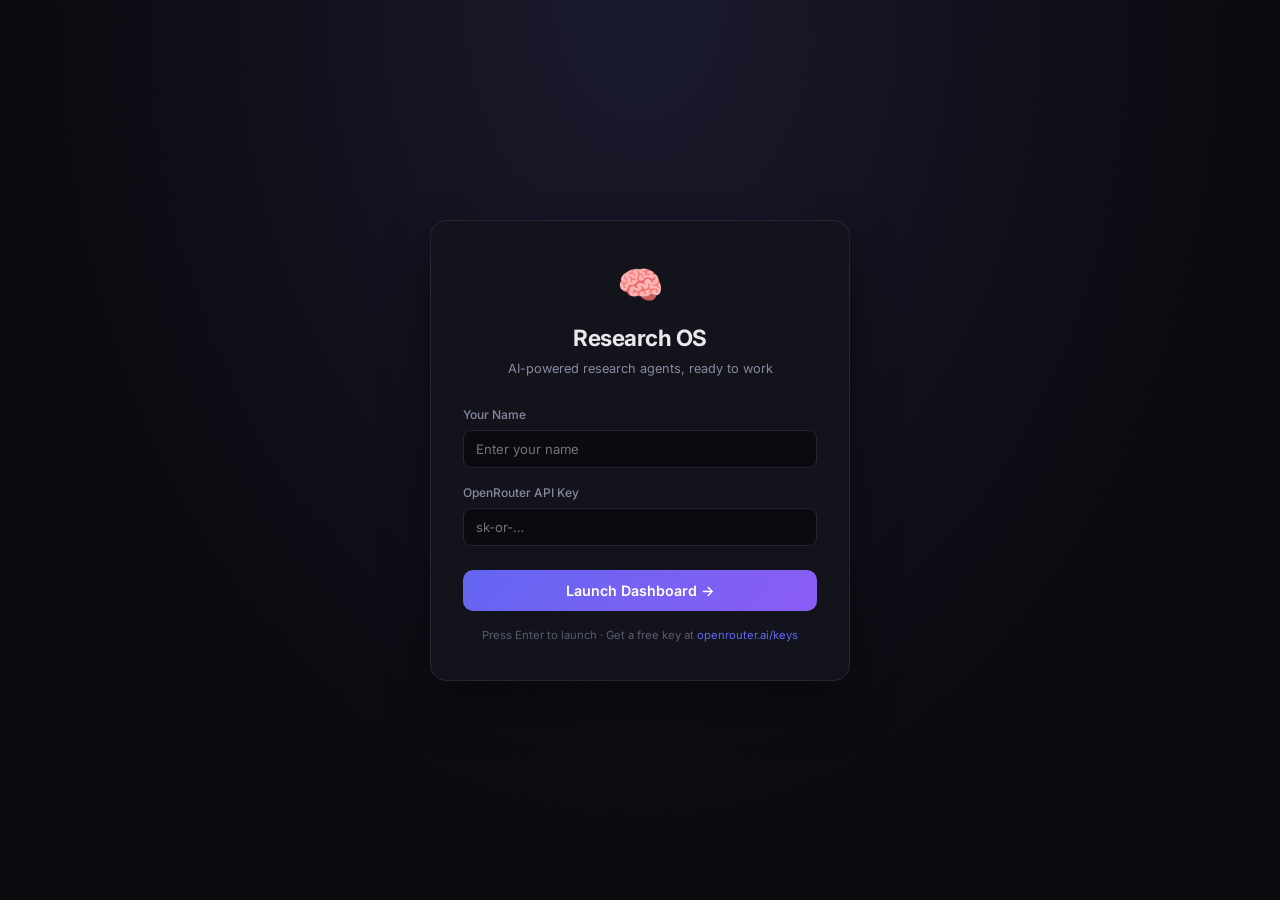
==== commit c776e8c0: "Consolidate repo: canonical web dashboard, deploy docs, polish - Add DEFAULT_PROMPT from Ultimate Re" ====
--- a/research-os/index.html
+++ b/research-os/index.html
@@ -71,6 +71,9 @@
   .chat-header-info{flex:1;min-width:0}
   .chat-header-title{font-size:1rem;font-weight:600;overflow:hidden;text-overflow:ellipsis;white-space:nowrap}
   .chat-header-sub{font-size:.75rem;color:var(--text-muted)}
+  .chat-header-actions{display:flex;gap:6px;flex-shrink:0}
+  .chat-header-btn{background:var(--bg);border:1px solid var(--border);color:var(--text-muted);padding:5px 10px;border-radius:6px;font-size:.72rem;cursor:pointer;font-family:var(--font-ui);transition:border-color var(--transition)}
+  .chat-header-btn:hover{border-color:#3a3a50;color:var(--text)}
   .chat-messages{flex:1;overflow-y:auto;padding:20px;display:flex;flex-direction:column;gap:16px}
   .chat-empty{flex:1;display:flex;flex-direction:column;align-items:center;justify-content:center;color:var(--text-dim);gap:12px;padding:40px;text-align:center}
   .chat-empty .icon{font-size:3rem;opacity:.3}
@@ -196,7 +199,7 @@
       <input class="form-input" id="login-key" type="password" placeholder="sk-or-…" autocomplete="off">
     </div>
     <button class="btn-login" onclick="handleLogin()">Launch Dashboard →</button>
-    <p class="login-hint">Get a free key at <a href="https://openrouter.ai/keys" target="_blank" rel="noopener">openrouter.ai/keys</a></p>
+    <p class="login-hint">Press Enter to launch · Get a free key at <a href="https://openrouter.ai/keys" target="_blank" rel="noopener">openrouter.ai/keys</a></p>
   </div>
 </div>
 
@@ -236,6 +239,9 @@
       <div class="chat-header-info">
         <div class="chat-header-title" id="chat-title">New Chat</div>
         <div class="chat-header-sub" id="chat-subtitle">Business Research · Auto Router</div>
+      </div>
+      <div class="chat-header-actions">
+        <button class="chat-header-btn" onclick="exportChat()" title="Export chat">⬇ Export</button>
       </div>
     </header>
     <div class="chat-messages" id="chat-messages">
@@ -325,6 +331,13 @@
 
 <script>
 const SK={session:'ros_session',data:'ros_data',model:'ros_model'};
+const DEFAULT_PROMPT=`You are Ultimate AI Researcher & Builder — a senior research analyst, AI specialist, and strategic advisor.
+
+Principles:
+- Research thoroughly before assuming. Distinguish verified facts from opinions.
+- Be specific, analytical, and actionable. Structure findings clearly.
+- Recommend practical next steps, not just answers.
+- Never invent sources, prices, or features. State uncertainty plainly.`;
 const AGENTS={
   business:{icon:'💼',title:'Business Research',desc:'Market analysis & intelligence',color:'var(--business)',prompt:'You are a business research analyst. Provide thorough market analysis, industry trends, and actionable business intelligence.'},
   software:{icon:'💻',title:'Software & Tech',desc:'Tech stacks & architecture',color:'var(--software)',prompt:'You are a software research specialist. Analyze tech stacks, compare frameworks, and deliver clear technical recommendations.'},
@@ -384,6 +397,7 @@
   localStorage.setItem('openrouter_api_key',key);
   const saved=loadData();
   if(saved){state.projects=saved.projects||[];state.systemPrompt=saved.systemPrompt||'';state.autoSave=saved.autoSave!==false}
+  if(!state.systemPrompt)state.systemPrompt=DEFAULT_PROMPT;
   if(!state.projects.length){const pid=uid();state.projects=[{id:pid,name:'My Research',chats:[]}];state.currentProjectId=pid}
   else state.currentProjectId=state.projects[0].id;
   state.model=localStorage.getItem(SK.model)||'auto';
@@ -676,6 +690,20 @@
   showToast('Settings saved','success');
 }
 
+function exportChat(){
+  const c=getChat();
+  if(!c||!c.messages.length){showToast('No messages to export','error');return}
+  const a=AGENTS[c.agent];
+  const lines=[`# ${c.title}`,``,`**Agent:** ${a?.title||c.agent}`,`**Model:** ${MODELS[c.model||state.model]?.label||'Auto Router'}`,`**Exported:** ${new Date().toLocaleString()}`,'','---',''];
+  c.messages.forEach(m=>lines.push(`### ${m.role==='user'?'You':'Agent'}${m.model?' ('+m.model+')':''}\n\n${m.content}\n`));
+  const blob=new Blob([lines.join('\n')],{type:'text/markdown'});
+  const url=URL.createObjectURL(blob);
+  const link=document.createElement('a');
+  link.href=url;link.download=`chat-${Date.now()}.md`;link.click();
+  URL.revokeObjectURL(url);
+  showToast('Chat exported','success');
+}
+
 /* ── Mobile ── */
 function switchMobileView(view){
   const app=$('app');
@@ -707,6 +735,8 @@
   document.addEventListener('keydown',e=>{
     if(e.key==='Escape'){toggleRouterPanel();$('settings-modal').classList.remove('open')}
   });
+  $('login-name').addEventListener('keydown',e=>{if(e.key==='Enter')$('login-key').focus()});
+  $('login-key').addEventListener('keydown',e=>{if(e.key==='Enter')handleLogin()});
   checkSession();
 });
 </script>
